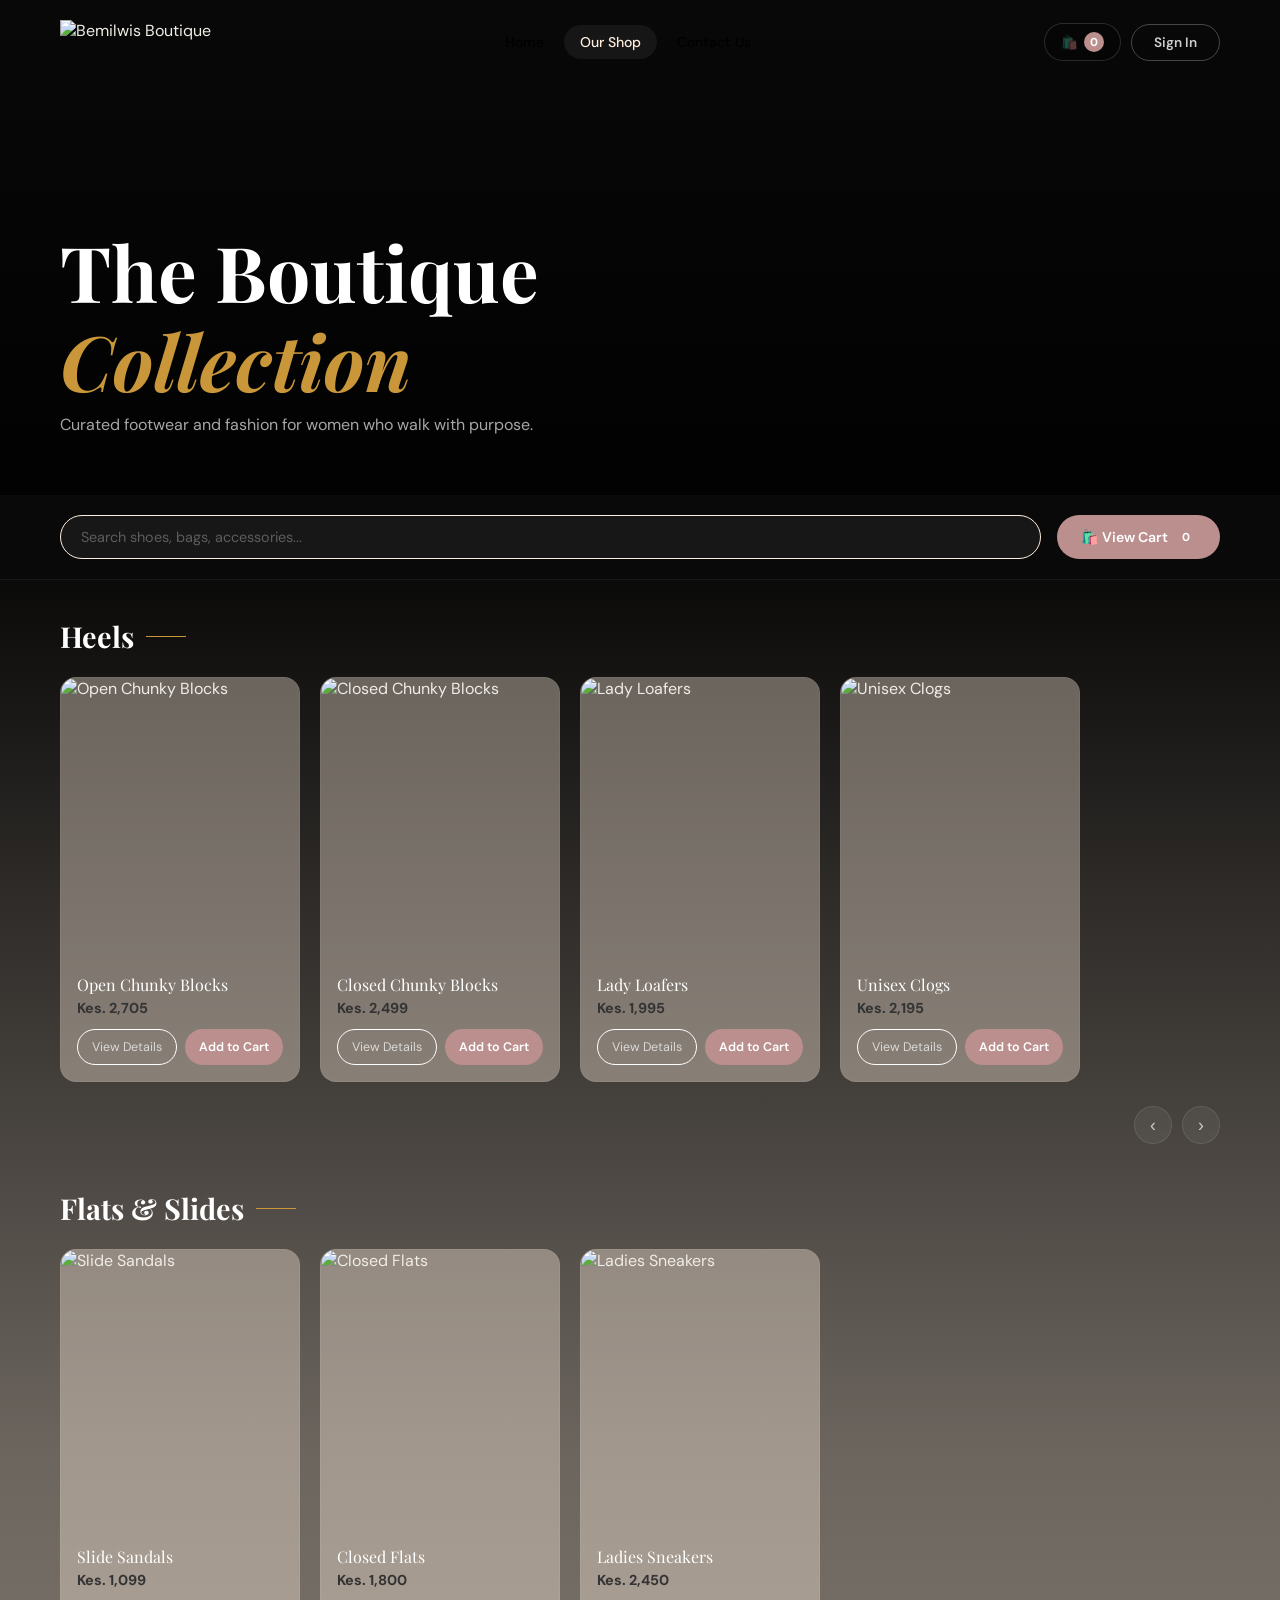
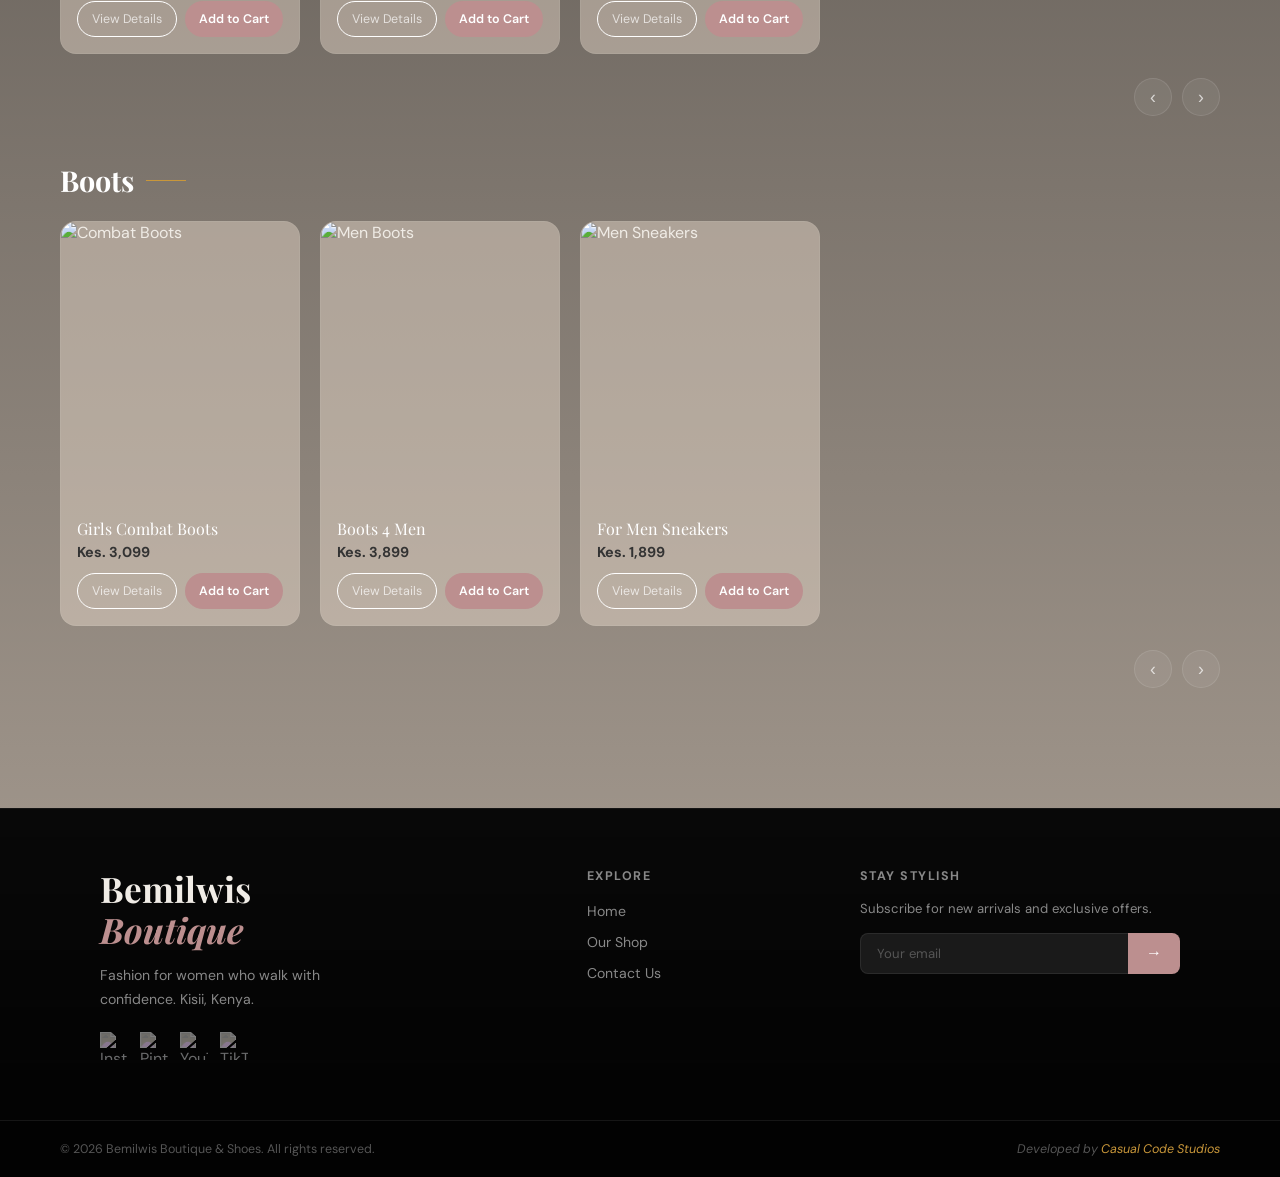
==== shop.html @ 382bd1ec "some changes" ====
<!DOCTYPE html>
<html lang="en">
<head>
  <meta charset="UTF-8">
  <meta name="viewport" content="width=device-width, initial-scale=1.0">
  <meta name="description" content="Shop the latest heels, flats, boots and accessories at Bemilwis Boutique. Quality footwear — delivered with style.">
  <link rel="stylesheet" href="bw-shared.css">
  <link rel="shortcut icon" href="fav.png" type="image/png">
  <title>Shop — Bemilwis Boutique</title>

</head>
<body>

<!-- Sidebar overlay -->
<div class="bw-sidebar-overlay" id="sidebarOverlay" onclick="closeSidebar()"></div>

<!-- Sidebar -->
<aside class="bw-sidebar" id="sidebar">
  <button class="bw-sidebar-close" onclick="closeSidebar()">✕</button>
  <nav class="bw-sidebar-nav">
    <a href="index.html" onclick="closeSidebar()">Home</a>
    <a href="shop.html" onclick="closeSidebar()">Our Shop</a>
    <a href="contact.html" onclick="closeSidebar()">Contact Us</a>
  </nav>
  <div class="bw-sidebar-footer">
    <button class="bw-btn-primary auth-trigger">Sign In</button>
  </div>
</aside>

<!-- HEADER -->
<header id="bwHeader">
  <div class="bw-header-inner">
    <a href="index.html" class="bw-logo"><img src="logo.png" alt="Bemilwis Boutique"></a>
    <nav class="bw-nav">
      <a href="index.html">Home</a>
      <a href="shop.html" class="active">Our Shop</a>
      <a href="contact.html">Contact Us</a>
    </nav>
    <div class="bw-header-actions">
      <button class="bw-cart-btn" onclick="setCartVisible(true)">🛍️ <span class="cart-count">0</span></button>
      <button class="bw-btn-outline auth-trigger">Sign In</button>
    </div>
    <button class="bw-hamburger" onclick="sidebarToggle()"><span></span><span></span><span></span></button>
  </div>
</header>

<!-- SHOP HERO -->
<section class="shop-hero">
  <div class="shop-hero-text">
    <h1>The Boutique<br><em style="color: var(--gold); font-style: italic;">Collection</em></h1>
    <p>Curated footwear and fashion for women who walk with purpose.</p>
  </div>
</section>

<!-- SHOP -->
<main class="bw-shop">
  <div class="bw-search-bar">
    <input type="text" id="bwSearch" placeholder="Search shoes, bags, accessories...">
    <button class="bw-cart-trigger" onclick="setCartVisible(true)">🛍️ View Cart <span class="cart-count">0</span></button>
  </div>

  <div class="bw-categories">

    <!-- HEELS -->
    <div class="bw-category-block reveal">
      <h2>Heels</h2>
      <div class="bw-products-row" id="heels-row">
        <div class="bw-product-card" data-name="Open Chunky Blocks">
          <div class="card-img"><img src="blockFront.png" alt="Open Chunky Blocks"></div>
          <div class="card-body">
            <p class="card-name">Open Chunky Blocks</p>
            <p class="card-price">Kes. 2,705</p>
            <div class="card-actions">
              <button class="card-view-btn" onclick="openShoeDashboard({id:'h1',name:'Open Chunky Blocks',price:2705,img:'blockFront.png',desc:'Bold chunky block heels. Perfect for office or evening events.',sizes:['36','37','38','39','40','41'],colors:[{hex:'#8B4513',name:'Brown'},{hex:'#000',name:'Black'},{hex:'#C0C0C0',name:'Silver'}]})">View Details</button>
              <button class="card-add-btn" onclick="event.stopPropagation();openShoeDashboard({id:'h1',name:'Open Chunky Blocks',price:2705,img:'blockFront.png',desc:'Bold chunky block heels.',sizes:['36','37','38','39','40','41'],colors:[{hex:'#8B4513',name:'Brown'},{hex:'#000',name:'Black'},{hex:'#C0C0C0',name:'Silver'}]})">Add to Cart</button>
            </div>
          </div>
        </div>
        <div class="bw-product-card" data-name="Closed Chunky Blocks">
          <div class="card-img"><img src="closedFront.png" alt="Closed Chunky Blocks"></div>
          <div class="card-body">
            <p class="card-name">Closed Chunky Blocks</p>
            <p class="card-price">Kes. 2,499</p>
            <div class="card-actions">
              <button class="card-view-btn" onclick="openShoeDashboard({id:'h2',name:'Closed Chunky Blocks',price:2499,img:'closedFront.png',desc:'Sleek closed-toe chunky block heels. Sophisticated and stable.',sizes:['36','37','38','39','40','41'],colors:[{hex:'#000',name:'Black'},{hex:'#8B4513',name:'Brown'},{hex:'#C0A020',name:'Gold'}]})">View Details</button>
              <button class="card-add-btn" onclick="openShoeDashboard({id:'h2',name:'Closed Chunky Blocks',price:2499,img:'closedFront.png',desc:'Sleek closed-toe chunky block heels.',sizes:['36','37','38','39','40','41'],colors:[{hex:'#000',name:'Black'},{hex:'#8B4513',name:'Brown'},{hex:'#C0A020',name:'Gold'}]})">Add to Cart</button>
            </div>
          </div>
        </div>
        <div class="bw-product-card" data-name="Lady Loafers">
          <div class="card-img"><img src="loaferFront.png" alt="Lady Loafers"></div>
          <div class="card-body">
            <p class="card-name">Lady Loafers</p>
            <p class="card-price">Kes. 1,995</p>
            <div class="card-actions">
              <button class="card-view-btn" onclick="openShoeDashboard({id:'h3',name:'Lady Loafers',price:1995,img:'loaferFront.png',desc:'Classic lady loafers. Timeless, comfortable and versatile.',sizes:['36','37','38','39','40'],colors:[{hex:'#000',name:'Black'},{hex:'#8B4513',name:'Brown'},{hex:'#C0C0C0',name:'Silver'}]})">View Details</button>
              <button class="card-add-btn" onclick="openShoeDashboard({id:'h3',name:'Lady Loafers',price:1995,img:'loaferFront.png',desc:'Classic lady loafers.',sizes:['36','37','38','39','40'],colors:[{hex:'#000',name:'Black'},{hex:'#8B4513',name:'Brown'},{hex:'#C0C0C0',name:'Silver'}]})">Add to Cart</button>
            </div>
          </div>
        </div>
        <div class="bw-product-card" data-name="Unisex Clogs">
          <div class="card-img"><img src="clogsFront.png" alt="Unisex Clogs"></div>
          <div class="card-body">
            <p class="card-name">Unisex Clogs</p>
            <p class="card-price">Kes. 2,195</p>
            <div class="card-actions">
              <button class="card-view-btn" onclick="openShoeDashboard({id:'h4',name:'Unisex Clogs',price:2195,img:'clogsFront.png',desc:'Comfortable and stylish unisex clogs. Suits every casual look.',sizes:['36','37','38','39','40','41','42','43'],colors:[{hex:'#f5f5dc',name:'Beige'},{hex:'#000',name:'Black'},{hex:'#8B4513',name:'Brown'}]})">View Details</button>
              <button class="card-add-btn" onclick="openShoeDashboard({id:'h4',name:'Unisex Clogs',price:2195,img:'clogsFront.png',desc:'Comfortable unisex clogs.',sizes:['36','37','38','39','40','41','42','43'],colors:[{hex:'#f5f5dc',name:'Beige'},{hex:'#000',name:'Black'},{hex:'#8B4513',name:'Brown'}]})">Add to Cart</button>
            </div>
          </div>
        </div>
      </div>
      <div class="bw-row-nav">
        <button class="bw-row-btn" onclick="bwScrollRow('heels-row',-1)">‹</button>
        <button class="bw-row-btn" onclick="bwScrollRow('heels-row',1)">›</button>
      </div>
    </div>

    <!-- FLATS & SLIDES -->
    <div class="bw-category-block reveal">
      <h2>Flats & Slides</h2>
      <div class="bw-products-row" id="flats-row">
        <div class="bw-product-card" data-name="Slide Sandals">
          <div class="card-img"><img src="openFlatsFront.png" alt="Slide Sandals"></div>
          <div class="card-body">
            <p class="card-name">Slide Sandals</p>
            <p class="card-price">Kes. 1,099</p>
            <div class="card-actions">
              <button class="card-view-btn" onclick="openShoeDashboard({id:'f1',name:'Slide Sandals',price:1099,img:'openFlatsFront.png',desc:'Lightweight and stylish slide sandals for everyday wear.',sizes:['36','37','38','39','40','41'],colors:[{hex:'#fff',name:'White'},{hex:'#000',name:'Black'},{hex:'#C0A020',name:'Gold'},{hex:'#ff69b4',name:'Pink'}]})">View Details</button>
              <button class="card-add-btn" onclick="openShoeDashboard({id:'f1',name:'Slide Sandals',price:1099,img:'openFlatsFront.png',desc:'Lightweight slide sandals.',sizes:['36','37','38','39','40','41'],colors:[{hex:'#fff',name:'White'},{hex:'#000',name:'Black'},{hex:'#C0A020',name:'Gold'},{hex:'#ff69b4',name:'Pink'}]})">Add to Cart</button>
            </div>
          </div>
        </div>
        <div class="bw-product-card" data-name="Closed Flats">
          <div class="card-img"><img src="closedFlatsFront.png" alt="Closed Flats"></div>
          <div class="card-body">
            <p class="card-name">Closed Flats</p>
            <p class="card-price">Kes. 1,800</p>
            <div class="card-actions">
              <button class="card-view-btn" onclick="openShoeDashboard({id:'f2',name:'Closed Flats',price:1800,img:'closedFlatsFront.png',desc:'Smart closed-toe flats. Office-ready and all-day comfortable.',sizes:['36','37','38','39','40','41'],colors:[{hex:'#000',name:'Black'},{hex:'#8B4513',name:'Brown'},{hex:'#f5f5dc',name:'Beige'}]})">View Details</button>
              <button class="card-add-btn" onclick="openShoeDashboard({id:'f2',name:'Closed Flats',price:1800,img:'closedFlatsFront.png',desc:'Smart closed-toe flats.',sizes:['36','37','38','39','40','41'],colors:[{hex:'#000',name:'Black'},{hex:'#8B4513',name:'Brown'},{hex:'#f5f5dc',name:'Beige'}]})">Add to Cart</button>
            </div>
          </div>
        </div>
        <div class="bw-product-card" data-name="Ladies Sneakers">
          <div class="card-img"><img src="ladySneakerFront.png" alt="Ladies Sneakers"></div>
          <div class="card-body">
            <p class="card-name">Ladies Sneakers</p>
            <p class="card-price">Kes. 2,450</p>
            <div class="card-actions">
              <button class="card-view-btn" onclick="openShoeDashboard({id:'f3',name:'Ladies Sneakers',price:2450,img:'ladySneakerFront.png',desc:'Trendy ladies sneakers. Sporty meets stylish.',sizes:['36','37','38','39','40','41'],colors:[{hex:'#fff',name:'White'},{hex:'#000',name:'Black'},{hex:'#ff69b4',name:'Pink'}]})">View Details</button>
              <button class="card-add-btn" onclick="openShoeDashboard({id:'f3',name:'Ladies Sneakers',price:2450,img:'ladySneakerFront.png',desc:'Trendy ladies sneakers.',sizes:['36','37','38','39','40','41'],colors:[{hex:'#fff',name:'White'},{hex:'#000',name:'Black'},{hex:'#ff69b4',name:'Pink'}]})">Add to Cart</button>
            </div>
          </div>
        </div>
      </div>
      <div class="bw-row-nav">
        <button class="bw-row-btn" onclick="bwScrollRow('flats-row',-1)">‹</button>
        <button class="bw-row-btn" onclick="bwScrollRow('flats-row',1)">›</button>
      </div>
    </div>

    <!-- BOOTS -->
    <div class="bw-category-block reveal">
      <h2>Boots</h2>
      <div class="bw-products-row" id="boots-row">
        <div class="bw-product-card" data-name="Girls Combat Boots">
          <div class="card-img"><img src="bootsFront.png" alt="Combat Boots"></div>
          <div class="card-body">
            <p class="card-name">Girls Combat Boots</p>
            <p class="card-price">Kes. 3,099</p>
            <div class="card-actions">
              <button class="card-view-btn" onclick="openShoeDashboard({id:'b1',name:'Girls Combat Boots',price:3099,img:'bootsFront.png',desc:'Edgy and durable combat boots. Built to last and designed to impress.',sizes:['36','37','38','39','40','41'],colors:[{hex:'#000',name:'Black'},{hex:'#8B4513',name:'Brown'},{hex:'#556b2f',name:'Olive'}]})">View Details</button>
              <button class="card-add-btn" onclick="openShoeDashboard({id:'b1',name:'Girls Combat Boots',price:3099,img:'bootsFront.png',desc:'Edgy combat boots.',sizes:['36','37','38','39','40','41'],colors:[{hex:'#000',name:'Black'},{hex:'#8B4513',name:'Brown'},{hex:'#556b2f',name:'Olive'}]})">Add to Cart</button>
            </div>
          </div>
        </div>
        <div class="bw-product-card" data-name="Boots 4 Men">
          <div class="card-img"><img src="menFront.png" alt="Men Boots"></div>
          <div class="card-body">
            <p class="card-name">Boots 4 Men</p>
            <p class="card-price">Kes. 3,899</p>
            <div class="card-actions">
              <button class="card-view-btn" onclick="openShoeDashboard({id:'b2',name:'Boots 4 Men',price:3899,img:'menFront.png',desc:'Premium men\'s boots. Rugged, stylish and built for every terrain.',sizes:['40','41','42','43','44','45'],colors:[{hex:'#000',name:'Black'},{hex:'#8B4513',name:'Brown'},{hex:'#556b2f',name:'Olive'}]})">View Details</button>
              <button class="card-add-btn" onclick="openShoeDashboard({id:'b2',name:'Boots 4 Men',price:3899,img:'menFront.png',desc:'Premium men boots.',sizes:['40','41','42','43','44','45'],colors:[{hex:'#000',name:'Black'},{hex:'#8B4513',name:'Brown'},{hex:'#556b2f',name:'Olive'}]})">Add to Cart</button>
            </div>
          </div>
        </div>
        <div class="bw-product-card" data-name="For Men Sneakers">
          <div class="card-img"><img src="forMenFront.png" alt="Men Sneakers"></div>
          <div class="card-body">
            <p class="card-name">For Men Sneakers</p>
            <p class="card-price">Kes. 1,899</p>
            <div class="card-actions">
              <button class="card-view-btn" onclick="openShoeDashboard({id:'b3',name:'For Men Sneakers',price:1899,img:'forMenFront.png',desc:'Fresh men\'s sneakers. Comfortable, clean, and casual-cool.',sizes:['40','41','42','43','44','45'],colors:[{hex:'#fff',name:'White'},{hex:'#000',name:'Black'},{hex:'#808080',name:'Grey'}]})">View Details</button>
              <button class="card-add-btn" onclick="openShoeDashboard({id:'b3',name:'For Men Sneakers',price:1899,img:'forMenFront.png',desc:'Fresh men sneakers.',sizes:['40','41','42','43','44','45'],colors:[{hex:'#fff',name:'White'},{hex:'#000',name:'Black'},{hex:'#808080',name:'Grey'}]})">Add to Cart</button>
            </div>
          </div>
        </div>
      </div>
      <div class="bw-row-nav">
        <button class="bw-row-btn" onclick="bwScrollRow('boots-row',-1)">‹</button>
        <button class="bw-row-btn" onclick="bwScrollRow('boots-row',1)">›</button>
      </div>
    </div>

  </div><!-- /bw-categories -->
</main>

<!-- CART PANEL -->
<div class="bw-cart-overlay" id="bwCart">
  <div class="bw-cart-panel">
    <div class="bw-cart-header">
      <h3>Your Bag 🛍️</h3>
      <button onclick="setCartVisible(false)">✕</button>
    </div>
    <div class="bw-cart-body" id="bwCartItems"></div>
    <div class="bw-cart-footer">
      <div class="bw-cart-total">
        <span>Total</span>
        <strong id="bwCartTotal">Kes. 0</strong>
      </div>
      <button class="bw-whatsapp-btn" onclick="checkoutWhatsApp()">
        <svg viewBox="0 0 24 24" width="20" fill="currentColor"><path d="M17.472 14.382c-.297-.149-1.758-.867-2.03-.967-.273-.099-.471-.148-.67.15-.197.297-.767.966-.94 1.164-.173.199-.347.223-.644.075-.297-.15-1.255-.463-2.39-1.475-.883-.788-1.48-1.761-1.653-2.059-.173-.297-.018-.458.13-.606.134-.133.298-.347.446-.52.149-.174.198-.298.298-.497.099-.198.05-.371-.025-.52-.075-.149-.669-1.612-.916-2.207-.242-.579-.487-.5-.669-.51-.173-.008-.371-.01-.57-.01-.198 0-.52.074-.792.372-.272.297-1.04 1.016-1.04 2.479 0 1.462 1.065 2.875 1.213 3.074.149.198 2.096 3.2 5.077 4.487.709.306 1.262.489 1.694.625.712.227 1.36.195 1.871.118.571-.085 1.758-.719 2.006-1.413.248-.694.248-1.289.173-1.413-.074-.124-.272-.198-.57-.347z"/><path d="M12 0C5.373 0 0 5.373 0 12c0 2.057.522 4 1.453 5.699L.04 23.156a1 1 0 001.22 1.22l5.457-1.413A11.94 11.94 0 0012 24c6.627 0 12-5.373 12-12S18.627 0 12 0zm0 22c-1.93 0-3.74-.511-5.302-1.402l-.38-.224-3.941 1.02 1.02-3.941-.224-.38A9.94 9.94 0 012 12C2 6.477 6.477 2 12 2s10 4.477 10 10-4.477 10-10 10z"/></svg>
        Order via WhatsApp
      </button>
    </div>
  </div>
</div>

<!-- SHOE DASHBOARD MODAL -->
<div class="sd-overlay" id="shoeDashboard">
  <div class="sd-panel">
    <button class="sd-close" onclick="document.getElementById('shoeDashboard').classList.remove('open')">✕</button>
    <div class="sd-image-col">
      <img id="sd-img" src="" alt="Product">
    </div>
    <div class="sd-info-col">
      <span class="sd-tag">Bemilwis Boutique</span>
      <h2 class="sd-name" id="sd-name"></h2>
      <p class="sd-price" id="sd-price"></p>
      <p class="sd-desc" id="sd-desc"></p>

      <div class="sd-section" id="sd-colors-section">
        <label class="sd-label">Select Colour</label>
        <div class="sd-colors" id="sd-colors"></div>
      </div>

      <div class="sd-section" id="sd-sizes-section">
        <label class="sd-label">Select Size (EU)</label>
        <div class="sd-sizes" id="sd-sizes"></div>
      </div>

      <div class="sd-section">
        <label class="sd-label">Quantity</label>
        <div class="sd-qty-row">
          <button onclick="document.getElementById('sd-qty').value=Math.max(1,+document.getElementById('sd-qty').value-1)">−</button>
          <input type="number" id="sd-qty" value="1" min="1">
          <button onclick="document.getElementById('sd-qty').value=+document.getElementById('sd-qty').value+1">+</button>
        </div>
      </div>

      <button class="sd-add-btn" id="sd-add">Add to Bag 🛍️</button>
    </div>
  </div>
</div>

<!-- AUTH MODAL -->
<div class="bw-auth-overlay" id="bwAuthModal">
  <div class="bw-auth-modal">
    <div class="bw-auth-header">
      <h2>Bemilwis Boutique</h2>
      <div class="bw-auth-tabs">
        <button class="auth-tab-btn active" data-tab="login" onclick="switchAuthTab('login')">Sign In</button>
        <button class="auth-tab-btn" data-tab="register" onclick="switchAuthTab('register')">Register</button>
      </div>
      <button class="bw-auth-close" onclick="closeAuthModal()">✕</button>
    </div>
    <div class="auth-tab-panel active" data-tab="login">
      <form class="bw-auth-form" id="bwLoginForm">
        <div class="bw-auth-field"><label>Email</label><input name="email" type="email" placeholder="your@email.com" required></div>
        <div class="bw-auth-field"><label>Password</label><input name="password" type="password" placeholder="Your password" required></div>
        <button type="submit" class="bw-auth-submit">Sign In</button>
        <p class="bw-auth-switch">No account? <span onclick="switchAuthTab('register')">Register here</span></p>
      </form>
    </div>
    <div class="auth-tab-panel" data-tab="register">
      <form class="bw-auth-form" id="bwRegisterForm">
        <div class="bw-auth-field"><label>Full Name</label><input name="name" type="text" placeholder="Your name" required></div>
        <div class="bw-auth-field"><label>Email</label><input name="email" type="email" placeholder="your@email.com" required></div>
        <div class="bw-auth-field"><label>Password</label><input name="password" type="password" placeholder="Choose a password" required></div>
        <button type="submit" class="bw-auth-submit">Create Account</button>
        <p class="bw-auth-switch">Have an account? <span onclick="switchAuthTab('login')">Sign in</span></p>
      </form>
    </div>
  </div>
</div>

<!-- CUSTOMER DASHBOARD -->
<div class="bw-dash-overlay" id="bwDashboard">
  <div class="bw-dash-panel">
    <button class="bw-dash-close" onclick="closeDashboard()">✕</button>
    <div class="bw-dash-header">
      <div class="bw-dash-avatar">👤</div>
      <h2 id="bw-dash-name"></h2>
      <p id="bw-dash-email"></p>
    </div>
    <div class="bw-dash-body">
      <div class="bw-dash-section">
        <h4>Account Details</h4>
        <div class="bw-dash-row"><span>Member Since</span><span id="bw-dash-joined"></span></div>
      </div>
      <div class="bw-dash-section">
        <h4>My Orders</h4>
        <div id="bw-dash-orders"></div>
      </div>
      <button class="bw-dash-logout" onclick="Auth.logout(); closeDashboard(); showToast('Signed out.','info');">Sign Out</button>
    </div>
  </div>
</div>

<!-- FOOTER -->
<footer class="bw-footer">
  <div class="bw-footer-inner">
    <div class="bw-footer-brand">
      <h2>Bemilwis<br><em>Boutique</em></h2>
      <p>Fashion for women who walk with confidence. Kisii, Kenya.</p>
      <div class="bw-socials">
        <a href="#"><img src="instagram.png" alt="Instagram"></a>
        <a href="#"><img src="pinterest.png" alt="Pinterest"></a>
        <a href="#"><img src="youtube.png" alt="YouTube"></a>
        <a href="#"><img src="video.png" alt="TikTok"></a>
      </div>
    </div>
    <div class="bw-footer-links">
      <h4>Explore</h4>
      <ul>
        <li><a href="index.html">Home</a></li>
        <li><a href="shop.html">Our Shop</a></li>
        <li><a href="contact.html">Contact Us</a></li>
      </ul>
    </div>
    <div class="bw-newsletter">
      <h4>Stay Stylish</h4>
      <p>Subscribe for new arrivals and exclusive offers.</p>
      <form class="bw-newsletter-form" onsubmit="event.preventDefault();showToast('Subscribed!','success')">
        <input type="email" placeholder="Your email" required>
        <button type="submit">→</button>
      </form>
    </div>
  </div>
  <div class="bw-footer-bottom">
    <span>© 2026 Bemilwis Boutique & Shoes. All rights reserved.</span>
    <span><em>Developed by <a href="https://casualcodestudios.vercel.app" style="color:var(--gold)">Casual Code Studios</a></em></span>
  </div>
</footer>

<a href="#" class="bw-scroll-top" id="scrollToTop">↑</a>

<script src="bw-app.js"></script>
<script>
  function bwScrollRow(id, dir) {
    const el = document.getElementById(id);
    if (el) el.scrollBy({ left: dir * 280, behavior: 'smooth' });
  }

  // Search
  document.getElementById('bwSearch')?.addEventListener('input', e => {
    const q = e.target.value.toLowerCase();
    document.querySelectorAll('.bw-product-card').forEach(c => {
      c.style.display = (c.dataset.name || '').toLowerCase().includes(q) ? '' : 'none';
    });
  });
</script>
</body>
</html>
---- bw-shared.css ----
/* =============================================
   BEMILWIS BOUTIQUE — Global Stylesheet v2
   ============================================= */

@import url('https://fonts.googleapis.com/css2?family=Playfair+Display:ital,wght@0,400;0,600;0,700;1,400;1,600&family=DM+Sans:wght@300;400;500;600&display=swap');

/* ─── TOKENS ─── */
:root {
  --bg: #0a0a0a;
  --surface: #111;
  --surface2: #1a1a1a;
  --border: rgba(255,255,255,0.08);
  --rose: rosybrown;
  --rose-dark: #9c4d64;
  --rose-light: rgba(192,99,122,0.15);
  --gold: #c9973a;
  --gold-light: #f0deb8;
  --cream: #fdfbf5;
  --text: #f0ece6;
  --text-muted: #888;
  --text-dim: #555;
  --white: #ffffff;
  --font-display: 'Playfair Display', Georgia, serif;
  --font-body: 'DM Sans', 'Helvetica Neue', sans-serif;
  --radius: 16px;
  --radius-sm: 8px;
  --transition: 0.32s cubic-bezier(.4,0,.2,1);
  --shadow: 0 16px 60px rgba(0,0,0,0.5);
}

/* ─── RESET ─── */
*, *::before, *::after { 
  margin: 0; 
  padding: 0; 
  box-sizing: border-box; 
}
html { 
  scroll-behavior: smooth; 
}
body { 
  font-family: var(--font-body); 
  color: var(--text); 
  background: var(--bg); 
  overflow-x: hidden; 
}
body.no-scroll { 
  overflow: hidden; 
}
body.cart-open { 
  overflow: hidden; 
}
img { 
  display: block; 
  max-width: 100%; 
}
a { 
  text-decoration: none; 
  color: inherit; 
}
h1,h2,h3,h4,h5 { 
  font-family: var(--font-display); 
  line-height: 1.15; 
}

/* ─── SCROLL TO TOP ─── */
.bw-scroll-top {
  position: fixed; 
  bottom: 28px; 
  right: 24px; 
  z-index: 800;
  width: 42px; 
  height: 42px; 
  border-radius: 50%;
  background: var(--rose); 
  color: #fff; 
  font-size: 1.1rem;
  display: flex; 
  align-items: center; 
  justify-content: center;
  opacity: 0; 
  pointer-events: none; 
  transform: translateY(16px);
  transition: var(--transition); 
  box-shadow: 0 4px 20px rgba(192,99,122,0.4);
}
.bw-scroll-top.visible { 
  opacity: 1; 
  pointer-events: auto; 
  transform: translateY(0); 
}

/* ─── SIDEBAR ─── */
.bw-sidebar-overlay {
  display: none; 
  position: fixed; 
  inset: 0; 
  z-index: 650;
  background: rgba(0,0,0,0.7); 
  backdrop-filter: blur(4px);
}
.bw-sidebar-overlay.active { 
  display: block; 
}

.bw-sidebar {
  position: fixed; 
  top: 0; 
  right: 0; 
  bottom: 0;
  width: min(300px, 82vw); 
  background: #fed;
  z-index: 700; 
  transform: translateX(110%);
  transition: transform 0.4s cubic-bezier(.4,0,.2,1);
  display: flex; 
  flex-direction: column;
  padding: 80px 32px 40px;
  border-left: 1px solid var(--border);
}
.bw-sidebar.active { 
  transform: translateX(0); 
}
.bw-sidebar-close {

  position: absolute; 
  top: 20px; 
  right: 20px;
  background: none; 
  border: none; 
  color: var(--text-muted);
  font-size: 1.3rem; 
  cursor: pointer;
}
.bw-sidebar-nav { 
  display: flex; 
  flex-direction: column; 
  gap: 4px; 
  flex: 1; 
}
.bw-sidebar-nav a {
  font-family: var(--font-display); 
  font-size: 1.8rem; 
  font-weight: 400;
  color: #111; 
  padding: 12px 0; 
  border-bottom: 1px solid rgba(77, 75, 73, 0.425);
  transition: var(--transition);
}
.bw-sidebar-nav a:hover { 
  color: var(--rose); 
  padding-left: 8px; 
}
.bw-sidebar-footer { 
  margin-top: 24px; 
}

/* ─── HEADER ─── */
#bwHeader {

  position: fixed; 
  top: 0; 
  left: 0; 
  right: 0; 
  z-index: 600;
  transition: var(--transition);
}
.bw-header-inner {
  display: flex; 
  align-items: center; 
  justify-content: space-between;
  padding: 20px 60px;
  background: transparent; 
  transition: var(--transition);
}
#bwHeader.scrolled .bw-header-inner {
  background: rgba(255, 238, 221, 0.5);
  backdrop-filter: blur(20px);
  border-bottom: 1px solid var(--border);
  padding: 14px 60px;
}
.bw-logo img { 
  height: 44px; 
}
.bw-nav { 
  display: flex; 
  gap: 4px; 
}
.bw-nav a {
  font-family: var(--font-body); 
  font-size: 0.88rem; 
  font-weight: 500;
  color: #000; 
  padding: 8px 16px; 
  border-radius: 50px;
  transition: var(--transition);
}
.bw-nav a:hover, .bw-nav a.active { 
  color: #fed; 
  background: rgba(39, 38, 38, 0.514); 
}
.bw-header-actions { 
  display: flex; 
  align-items: center; 
  gap: 10px; 
}

.bw-cart-btn {
  display: flex; 
  align-items: center; 
  gap: 6px;
  background: rgba(0, 0, 0, 0.24); 
  border: 1.5px solid rgba(255,255,255,0.15);
  color: rgba(187, 186, 186, 0.329); 
  border-radius: 50px; 
  padding: 8px 16px;
  font-family: var(--font-body); 
  font-size: 0.85rem; 
  font-weight: 500;
  cursor: pointer; 
  transition: var(--transition);
}
.bw-cart-btn:hover { 
  background: var(--rose); 
  border-color: var(--rose); 
  color: #fff; 
}
.cart-count {
  background: var(--rose); 
  color: #fff; 
  font-size: 0.72rem; 
  font-weight: 700;
  min-width: 20px; 
  height: 20px; 
  border-radius: 50%;
  display: inline-flex; 
  align-items: center; 
  justify-content: center;
}

.bw-btn-primary {
  background: var(--rose); 
  color: #fff; 
  border: none;
  padding: 10px 22px; 
  border-radius: 50px; 
  font-family: var(--font-body);
  font-weight: 600; 
  font-size: 0.85rem; 
  cursor: pointer; 
  transition: var(--transition);
}
.bw-btn-primary:hover { 
  background: var(--rose-dark); }

.bw-btn-outline {
  background: transparent; 
  color: rgba(255,255,255,0.8);
  border: 1.5px solid rgba(255,255,255,0.25); 
  padding: 9px 22px;
  border-radius: 50px; 
  font-family: var(--font-body); 
  font-weight: 600;
  font-size: 0.85rem; 
  cursor: pointer; 
  transition: var(--transition);
}
.bw-btn-outline:hover { 
  border-color: var(--rose); 
  color: var(--rose); 
}

.bw-hamburger {
  display: none; 
  flex-direction: column; 
  gap: 5px;
  background: none; 
  border: none; 
  cursor: pointer; 
  padding: 6px;
}
.bw-hamburger span { 
  display: block; 
  height: 2px; 
  background: #000; 
  border-radius: 2px; 
  transition: var(--transition); }
.bw-hamburger span:nth-child(1) { 
  width: 24px; 
}
.bw-hamburger span:nth-child(2) { 
  width: 18px; 
}
.bw-hamburger span:nth-child(3) { 
  width: 12px; 
}

/* ─── CART PANEL ─── */
.bw-cart-overlay {
  position: fixed; 
  inset: 0; 
  z-index: 800;
  pointer-events: none; 
  opacity: 0; 
  transition: opacity var(--transition);
}
.bw-cart-overlay.open { 
  pointer-events: auto; 
  opacity: 1; }
.bw-cart-overlay::before {
  content: ''; 
  position: absolute; 
  inset: 0;
  background: rgba(0,0,0,0.6); 
  backdrop-filter: blur(4px);
  opacity: 0; 
  transition: var(--transition);
}
.bw-cart-overlay.open::before { 
  opacity: 1; 
}

.bw-cart-panel {
  position: absolute; 
  top: 0; 
  right: 0; 
  bottom: 0;
  width: min(400px, 100vw);
  background: #111; 
  border-left: 1px solid var(--border);
  display: flex; 
  flex-direction: column;
  transform: translateX(100%); 
  transition: transform 0.4s cubic-bezier(.4,0,.2,1);
  box-shadow: -20px 0 60px rgba(0,0,0,0.5);
}
.bw-cart-overlay.open .bw-cart-panel { 
  transform: translateX(0); 
}

.bw-cart-header {
  display: flex; 
  align-items: center; 
  justify-content: space-between;
  padding: 20px 24px; 
  border-bottom: 1px solid var(--border);
}
.bw-cart-header h3 { 
  font-family: var(--font-display); 
  font-size: 1.2rem; 
  color: var(--text); }
.bw-cart-header button { 
  background: none; 
  border: none; 
  color: var(--text-muted); 
  font-size: 1.3rem; 
  cursor: pointer; 
}

.bw-cart-body { 
  flex: 1; 
  overflow-y: auto; 
  padding: 16px; 
  display: flex; 
  flex-direction: column; 
  gap: 12px; 
}
.bw-cart-empty { 
  text-align: center; 
  color: var(--text-muted); 
  padding: 40px 0; 
  font-size: 0.9rem; 
}

.bw-cart-item {
  display: flex; 
  align-items: flex-start; 
  gap: 12px;
  background: var(--surface2); 
  border: 1px solid var(--border);
  border-radius: var(--radius-sm); 
  padding: 12px;
}
.bw-cart-item img { 
  width: 64px; 
  height: 64px; 
  object-fit: cover; 
  border-radius: var(--radius-sm); 
  flex-shrink: 0; 
  background: #1e1e1e; 
}
.bw-cart-details { 
  flex: 1; 
}
.bw-cart-name { 
  font-weight: 600; 
  font-size: 0.85rem; 
  color: var(--text); 
  margin-bottom: 3px; }
.bw-cart-meta { 
  font-size: 0.75rem; 
  color: var(--text-muted); 
  margin-bottom: 2px; }
.bw-cart-price { 
  color: var(--gold); 
  font-weight: 700; 
  font-size: 0.82rem; 
  margin-top: 4px; }
.bw-qty-ctrl { 
  display: flex; 
  align-items: center; 
  gap: 8px; 
  margin-top: 8px; }
.bw-qty-ctrl button {
  width: 26px; 
  height: 26px; 
  border-radius: 50%; 
  border: 1.5px solid var(--rose);
  background: transparent; 
  color: var(--rose); 
  font-size: 1rem;
  cursor: pointer; 
  transition: var(--transition);
}
.bw-qty-ctrl button:hover { 
  background: var(--rose); 
  color: #fff; 
}
.bw-qty-ctrl span { 
  font-size: 0.85rem; 
  font-weight: 600; 
  min-width: 20px; 
  text-align: center; 
}
.bw-remove { 
  background: none; 
  border: none; 
  color: var(--text-dim); 
  cursor: pointer; 
  align-self: flex-start; font-size: 1rem; 
  transition: var(--transition); 
}
.bw-remove:hover { 
  color: #e53935; 
}

.bw-cart-footer { 
  padding: 16px; 
  border-top: 1px solid var(--border); 
  display: flex; 
  flex-direction: column; 
  gap: 12px; 
}
.bw-cart-total { 
  display: flex; 
  justify-content: space-between; 
  align-items: center; 
}
.bw-cart-total span { 
  font-size: 0.82rem; 
  color: var(--text-muted); 
}
.bw-cart-total strong { 
  font-family: var(--font-display); 
  font-size: 1.2rem; 
  color: var(--gold); 
}
.bw-whatsapp-btn {
  display: flex; 
  align-items: center; 
  justify-content: center; 
  gap: 10px;
  background: #25D366; 
  color: #fff; 
  border: none; 
  padding: 15px;
  border-radius: 50px; 
  font-family: var(--font-body); 
  font-weight: 700;
  font-size: 0.9rem; 
  cursor: pointer; 
  transition: var(--transition);
}
.bw-whatsapp-btn:hover { 
  background: #128C7E; 
  transform: translateY(-2px); 
}

/* ─── SHOE DASHBOARD ─── */
.sd-overlay {
  display: none; 
  position: fixed; 
  inset: 0; 
  z-index: 850;
  background: rgba(0,0,0,0.8); 
  backdrop-filter: blur(8px);
  align-items: center; 
  justify-content: center; 
  padding: 20px;
}
.sd-overlay.open { 
  display: flex; 
}

.sd-panel {
  background: #111; 
  border: 1px solid var(--border);
  border-radius: 24px; 
  width: 100%; 
  max-width: 800px; 
  max-height: 90vh;
  display: grid; 
  grid-template-columns: 1fr 1.1fr;
  overflow: hidden; 
  position: relative;
  box-shadow: 0 40px 100px rgba(0,0,0,0.7);
  animation: sdIn 0.35s ease;
}
@keyframes sdIn { 
  from { 
    transform: scale(0.94) translateY(20px); 
    opacity: 0; 
  } 
  to { 
    transform: none; 
    opacity: 1; 
  } 
}

.sd-close {
  position: absolute; 
  top: 16px; 
  right: 16px; 
  z-index: 10;
  background: rgba(255,255,255,0.08); 
  border: 1px solid var(--border);
  width: 34px; 
  height: 34px; 
  border-radius: 50%; 
  color: var(--text-muted);
  font-size: 1rem; 
  cursor: pointer; 
  transition: var(--transition);
  display: flex; 
  align-items: center; 
  justify-content: center;
}
.sd-close:hover { 
  background: var(--rose); 
  color: #fff; 
  border-color: var(--rose); 
}

.sd-image-col { 
  overflow: hidden; 
  background: #1a1a1a; 
}
.sd-image-col img { 
  width: 100%; 
  height: 100%; 
  object-fit: cover; 
}

.sd-info-col { 
  padding: 40px 36px; 
  overflow-y: auto; 
  display: flex; 
  flex-direction: column; 
  gap: 18px; 
}
.sd-tag { 
  font-size: 0.7rem; 
  letter-spacing: 0.18em; 
  text-transform: uppercase; 
  color: var(--rose); 
  font-weight: 600; 
}
.sd-name { 
  font-family: var(--font-display); 
  font-size: 1.8rem; 
  color: var(--text); 
}
.sd-price { 
  font-family: var(--font-display); 
  font-size: 1.5rem; 
  color: var(--gold); 
  font-weight: 700; 
}
.sd-desc { 
  font-size: 0.85rem; 
  color: var(--text-muted); 
  line-height: 1.75; }
.sd-label { 
  display: block; 
  font-size: 0.72rem; 
  font-weight: 600; 
  letter-spacing: 0.1em; 
  text-transform: uppercase; 
  color: var(--text-muted); 
  margin-bottom: 10px; 
}

/* ==== MUST LOOK INTO ==== */
.sd-section { }

/* ==== MUST LOOK INTO ==== */

.sd-colors { 
  display: flex; 
  gap: 10px; 
  flex-wrap: wrap; 
}
.color-swatch {
  width: 32px; 
  height: 32px; 
  border-radius: 50%; 
  border: 2px solid transparent;
  cursor: pointer; 
  transition: var(--transition); 
  outline: none;
}
.color-swatch.selected { 
  border-color: #fff; 
  box-shadow: 0 0 0 3px rgba(192,99,122,0.5); 
}
.color-swatch:hover { 
  transform: scale(1.15); 
}

.sd-sizes { 
  display: flex; 
  gap: 8px; 
  flex-wrap: wrap; 
}
.size-btn {
  padding: 8px 14px; 
  border-radius: var(--radius-sm);
  border: 1.5px solid var(--border); 
  background: transparent;
  color: var(--text-muted); 
  font-family: var(--font-body);
  font-size: 0.82rem; 
  font-weight: 600; 
  cursor: pointer; 
  transition: var(--transition);
}
.size-btn:hover { 
  border-color: rgba(255,255,255,0.3); 
  color: #fff; 
}
.size-btn.selected { 
  border-color: var(--rose); 
  color: var(--rose); 
  background: var(--rose-light); 
}

.sd-qty-row {
  display: flex; 
  align-items: center; 
  gap: 12px;
}
.sd-qty-row button {
  width: 36px; 
  height: 36px; 
  border-radius: 50%; 
  border: 1.5px solid var(--border);
  background: transparent; 
  color: var(--text); 
  font-size: 1.2rem;
  cursor: pointer; 
  transition: var(--transition);
}
.sd-qty-row button:hover { 
  border-color: var(--rose); 
  color: var(--rose); 
}
.sd-qty-row input {
  width: 60px; 
  text-align: center; 
  padding: 8px; 
  border-radius: var(--radius-sm);
  border: 1.5px solid var(--border); 
  background: var(--surface2); 
  color: var(--text);
  font-family: var(--font-body); 
  font-weight: 700; 
  font-size: 1rem; 
  outline: none;
}
.sd-add-btn {
  background: var(--rose); 
  color: #fff; 
  border: none; 
  padding: 16px;
  border-radius: 50px; 
  font-family: var(--font-body); 
  font-weight: 700;
  font-size: 1rem; 
  cursor: pointer; 
  transition: var(--transition); 
  margin-top: auto;
}
.sd-add-btn:hover { 
  background: var(--rose-dark); 
  transform: translateY(-2px); 
}

/* ─── AUTH MODAL ─── */
.bw-auth-overlay {
  display: none; 
  position: fixed; 
  inset: 0; 
  z-index: 900;
  background: rgba(255, 238, 221, 0.336); 
  backdrop-filter: blur(8px);
  align-items: center; 
  justify-content: center; 
  padding: 20px;
}
.bw-auth-overlay.open { 
  display: flex; 
}

.bw-auth-modal {
  background: rgb(224, 224, 224); 
  border: 1px solid var(--border);
  border-radius: 20px; 
  width: 100%; 
  max-width: 440px;
  box-shadow: var(--shadow); 
  animation: sdIn 0.35s ease; 
  overflow: hidden;
}
.bw-auth-header { 
  background: #1a1a1a; 
  padding: 28px 32px 20px; 
  border-bottom: 1px solid var(--border); 
  position: relative; 
}
.bw-auth-header h2 { 
  font-family: var(--font-display); 
  font-size: 1.4rem; 
  color: var(--rose); 
  margin-bottom: 16px; }
.bw-auth-tabs { 
  display: flex; 
  gap: 4px; }
.auth-tab-btn {
  flex: 1; 
  padding: 8px; 
  background: rgba(255,255,255,0.05);
  border: 1px solid var(--border); 
  border-radius: 8px;
  color: var(--text-muted); 
  font-family: var(--font-body); 
  font-size: 0.85rem;
  font-weight: 600; 
  cursor: pointer; 
  transition: var(--transition);
}
.auth-tab-btn.active { 
  background: var(--rose); 
  border-color: var(--rose); 
  color: #fff; }
.bw-auth-close {
  position: absolute; 
  top: 14px; 
  right: 16px;
  background: none; 
  border: none; 
  color: var(--text-muted); 
  font-size: 1.2rem; 
  cursor: pointer;
}
.auth-tab-panel { 
  display: none; 
  padding: 28px 32px; 
}
.auth-tab-panel.active { 
  display: block; 
}
.bw-auth-form { 
  display: flex; 
  flex-direction: column; 
  gap: 14px; }
.bw-auth-field { 
  display: flex; 
  flex-direction: column; 
  gap: 5px; }
.bw-auth-field label { 
  font-size: 0.72rem; 
  text-transform: uppercase; 
  letter-spacing: 0.08em; 
  font-weight: 600; 
  color: #000; 
}
.bw-auth-field input {
  padding: 12px 14px; 
  border-radius: var(--radius-sm); 
  border: 2px solid var(--border);
  background: rgba(90, 90, 89, 0.466); 
  color: var(--text); 
  font-family: var(--font-body);
  font-size: 0.9rem; 
  outline: none; 
  transition: var(--transition);
}
.bw-auth-field input:focus { 
  border-color: var(--rose); 
}
.bw-auth-submit {
  background: var(--rose); 
  color: #fff; 
  border: none; 
  padding: 14px;
  border-radius: 50px; 
  font-family: var(--font-body); 
  font-weight: 700; 
  font-size: 0.95rem;
  cursor: pointer; 
  transition: var(--transition); 
  margin-top: 4px;
}
.bw-auth-submit:hover { 
  background: var(--rose-dark); 
}
.bw-auth-switch { 
  font-size: 0.82rem; 
  color: var(--text-muted); 
  text-align: center; 
  margin-top: 4px; 
}
.bw-auth-switch span { 
  color: var(--rose); 
  cursor: pointer; 
  font-weight: 600; 
}

/* ─── DASHBOARD ─── */
.bw-dash-overlay {
  display: none; 
  position: fixed; 
  inset: 0; 
  z-index: 900;
  background: rgba(0,0,0,0.75); 
  backdrop-filter: blur(8px);
  align-items: flex-start; 
  justify-content: flex-end; 
  padding: 20px;
}
.bw-dash-overlay.open { 
  display: flex; 
}

.bw-dash-panel {
  background: #111; 
  border: 1px solid var(--border);
  border-radius: 20px; 
  width: 100%; 
  max-width: 420px; 
  max-height: 90vh;
  overflow-y: auto; 
  box-shadow: var(--shadow); 
  animation: sdIn 0.35s ease;
  position: relative;
}
.bw-dash-close {
  position: absolute; 
  top: 14px; 
  right: 16px;
  background: rgba(255,255,255,0.06); 
  border: 1px solid var(--border);
  width: 30px; 
  height: 30px; 
  border-radius: 50%; 
  color: var(--text-muted);
  font-size: 1rem; 
  cursor: pointer; 
  display: flex; 
  align-items: center; 
  justify-content: center;
}
.bw-dash-header {
  background: linear-gradient(135deg, var(--rose-dark), var(--rose));
  padding: 36px 28px 28px; 
  text-align: center;
}
.bw-dash-avatar {
  font-size: 2.5rem; 
  background: rgba(255,255,255,0.15); 
  width: 60px; 
  height: 60px;
  border-radius: 50%; 
  display: flex; 
  align-items: center; 
  justify-content: center;
  margin: 0 auto 12px;
}
.bw-dash-header h2 { 
  font-size: 1.3rem; 
  color: #fff; 
  margin-bottom: 4px; 
}
.bw-dash-header p { 
  font-size: 0.82rem; 
  color: rgba(255,255,255,0.65); 
}
.bw-dash-body { 
  padding: 24px 28px; 
}
.bw-dash-section { 
  margin-bottom: 24px; 
}
.bw-dash-section h4 { 
  font-size: 0.7rem; 
  letter-spacing: 0.15em; 
  text-transform: uppercase; 
  color: var(--text-muted); 
  margin-bottom: 12px; 
}

.bw-dash-row { 
  display: flex; 
  justify-content: space-between; 
  padding: 8px 0; 
  border-bottom: 1px solid var(--border); 
  font-size: 0.82rem; 
}
.bw-dash-row span:first-child { 
  color: var(--text-muted); 
}
.bw-dash-row span:last-child { 
  font-weight: 600; 
}
.bw-dash-order {
  background: var(--surface2); 
  border: 1px solid var(--border);
  border-radius: var(--radius-sm); 
  padding: 12px; 
  margin-bottom: 10px;
}
.bw-dash-order-hdr { 
  display: flex; 
  justify-content: space-between; 
  font-size: 0.78rem; 
  margin-bottom: 6px; 
}
.bw-dash-order-hdr strong { 
  color: var(--rose); }
.bw-dash-order ul { 
  list-style: none; }
.bw-dash-order li { 
  font-size: 0.75rem; 
  color: var(--text-muted); 
  padding: 1px 0; }
.bw-dash-empty { 
  text-align: center; 
  color: var(--text-muted); 
  font-size: 0.85rem; 
  padding: 20px 0; }
.bw-dash-logout {
  width: 100%; 
  background: none; 
  border: 1.5px solid #e53935; 
  color: #e53935;
  padding: 12px; 
  border-radius: 50px; 
  font-family: var(--font-body);
  font-weight: 600; 
  cursor: pointer; 
  transition: var(--transition);
}
.bw-dash-logout:hover { 
  background: #e53935; 
  color: #fff; 
}

/* ─── TOAST ─── */
.bw-toast {
  position: fixed; 
  bottom: 80px; 
  left: 50%; 
  transform: translateX(-50%) translateY(20px);
  background: #1a1a1a; color: #fff; 
  padding: 12px 24px; 
  border-radius: 50px;
  font-size: 0.88rem; 
  font-weight: 500; 
  z-index: 9999; 
  opacity: 0;
  transition: all 0.35s ease; 
  white-space: nowrap; 
  box-shadow: var(--shadow);
  border: 1px solid var(--border);
}
.bw-toast.show { 
  opacity: 1; 
  transform: translateX(-50%) translateY(0); 
}
.bw-toast--success { 
  border-color: var(--rose); 
  background: #1c0d10; 
  color: #f8a8b8; 
}
.bw-toast--error { 
  border-color: #e53935; 
  background: #1c0a0a; 
}

/* ─── REVEAL ─── */
.reveal { 
  opacity: 0; 
  transform: translateY(30px); 
  transition: opacity 0.7s ease, transform 0.7s ease; }
.reveal.revealed { 
  opacity: 1; 
  transform: none; 
}

/* ─── FOOTER ─── */
.bw-footer { 
  background: linear-gradient(to bottom, rgba(0,0,0,0.2), rgba(0,0,0,0.85)), url('brownOfficials.jpg') center/cover fixed no-repeat; 
  border-top: 1px solid var(--border); 
  padding-top: 60px; 
}
.bw-footer-inner {
  max-width: 1200px; 
  margin: 0 auto;
  display: grid; 
  grid-template-columns: 2fr 1fr 1.5fr;
  gap: 60px; 
  padding: 0 60px 60px;
}
.bw-footer-brand h2 { 
  font-size: 2.2rem; 
  color: var(--text); 
  margin-bottom: 14px; }
.bw-footer-brand h2 em { 
  color: var(--rose); 
}
.bw-footer-brand p { 
  font-size: 0.88rem; 
  color: var(--text-muted); 
  line-height: 1.7; 
  max-width: 260px; 
}
.bw-socials { 
  display: flex; 
  gap: 12px; 
  margin-top: 20px; 
}
.bw-socials a img { 
  width: 28px; 
  height: 28px; 
  filter: invert(0.6); 
  transition: filter 0.3s; 
}
.bw-socials a:hover img { 
  filter: invert(0.8); 
}
.bw-footer-links h4, .bw-newsletter h4 { 
  font-family: var(--font-body); 
  font-size: 0.78rem; 
  font-weight: 700; 
  letter-spacing: 0.12em; 
  text-transform: uppercase; 
  color: var(--text-muted); 
  margin-bottom: 16px; 
}
.bw-footer-links ul { 
  list-style: none; 
  display: flex; 
  flex-direction: column; 
  gap: 10px; 
}
.bw-footer-links ul li a { 
  font-size: 0.88rem; 
  color: var(--text-muted); 
  transition: var(--transition); 
}
.bw-footer-links ul li a:hover { 
  color: var(--rose); 
  padding-left: 4px; 
}
.bw-newsletter p { 
  font-size: 0.82rem; 
  color: var(--text-muted); 
  margin-bottom: 16px; 
}
.bw-newsletter-form { 
  display: flex; 
}
.bw-newsletter-form input {

  flex: 1; 
  padding: 11px 16px; 
  border-radius: 8px 0 0 8px;
  border: 1px solid var(--border); 
  border-right: none;
  background: var(--surface2); 
  color: var(--text);
  font-family: var(--font-body); 
  font-size: 0.82rem; 
  outline: none;
}
.bw-newsletter-form input::placeholder { 
  color: var(--text-dim); 
}
.bw-newsletter-form button {
  background: var(--rose); 
  border: none; 
  color: #fff;
  padding: 11px 18px; 
  border-radius: 0 8px 8px 0;
  cursor: pointer; 
  font-size: 1rem; 
  transition: var(--transition);
}
.bw-newsletter-form button:hover { 
  background: var(--rose-dark); 
}
.bw-footer-bottom {
  border-top: 1px solid var(--border); 
  padding: 20px 60px;
  display: flex; 
  justify-content: space-between; 
  align-items: center;
}
.bw-footer-bottom span { 
  font-size: 0.78rem; 
  color: var(--text-dim); 
}

/* ─── RESPONSIVE ─── */
@media (max-width: 900px) {
  .sd-panel { 
    grid-template-columns: 1fr; 
  }
  .sd-image-col { 
    max-height: 300px; 
  }
  .bw-footer-inner { 
    grid-template-columns: 1fr 1fr; 
    gap: 40px; 
  }
}

@media (max-width: 768px) {
  .bw-header-inner { 
    padding: 16px 24px; 
  }
  #bwHeader.scrolled .bw-header-inner { 
    padding: 12px 24px; 
  }
  .bw-nav { 
    display: none; 
  }
  .bw-header-actions .bw-btn-outline { 
    display: none; 
  }
  .bw-hamburger { 
    display: flex; 
  }
  .bw-footer-inner { 
    grid-template-columns: 1fr; 
    gap: 32px; 
    padding: 0 24px 40px; 
  }
  .bw-footer-bottom { 
    padding: 16px 24px; 
    flex-direction: column; 
    gap: 8px; 
    text-align: center; 
  }
}

@media (max-width: 500px) {
  .bw-cart-panel { 
    width: 100vw; 
  }
  .sd-panel { 
    max-height: 95vh; 
    overflow-y: auto; 
  }
}



/* SHOP HERO AND SOME ADJUSTMENTS */
/* =============================== */

.shop-hero {
      min-height: 55vh; 
      display: flex; 
      flex-direction: column; 
      justify-content: flex-end;
      padding: 60px;
      background: linear-gradient(to bottom, rgba(0,0,0,0.2), rgba(0,0,0,0.85)), url('brownOfficials.jpg') center/cover fixed no-repeat;
      position: relative;
    }
    .shop-hero-text h1 { 
      font-size: clamp(2.5rem,6vw,5rem); 
      color: #fff; 
      font-family: var(--font-display); 
    }
    .shop-hero-text p { 
      color: rgba(255,255,255,0.65); 
      font-size: 1rem; 
      margin-top: 10px; 
    }

    /* Shop layout */
    .bw-shop { 
      background: linear-gradient(to bottom, rgba(0, 0, 0, 0.85),rgba(255, 238, 221, 0.4), rgba(255, 238, 221, 0.6)); 
      padding: 0 0 80px; 
    }
    .bw-search-bar {
      position: sticky; 
      top: 0; 
      z-index: 20;
      background: rgba(10,10,10,0.95); 
      backdrop-filter: blur(20px);
      padding: 20px 60px; 
      border-bottom: 1px solid rgba(255,255,255,0.06);
      display: flex; 
      gap: 16px; 
      align-items: center; 
      flex-wrap: wrap;
    }
    .bw-search-bar input {
      flex: 1; 
      min-width: 200px; 
      padding: 12px 20px; 
      border-radius: 50px;
      border: 1.5px solid #fed; 
      background: rgba(255,255,255,0.06);
      color: #fff; 
      font-family: var(--font-body); 
      font-size: 0.9rem; 
      outline: none;
      transition: border-color 0.3s;
    }
    .bw-search-bar input::placeholder { 
      color: rgba(255,255,255,0.3); 
    }
    .bw-search-bar input:focus { 
      border-color: var(--rose); 
    }
    .bw-cart-trigger {
      display: flex; 
      align-items: center; 
      gap: 8px;
      background: var(--rose); 
      color: #fff; 
      border: none;
      padding: 12px 24px; 
      border-radius: 50px; 
      font-family: var(--font-body);
      font-weight: 600; 
      font-size: 0.88rem; 
      cursor: pointer; 
      transition: 0.3s;
    }
    .bw-cart-trigger:hover { 
      background: var(--rose-dark); 
    }

    .bw-categories { 
      padding: 40px 60px; 
      display: flex; 
      flex-direction: column; 
      gap: 48px; 
    }

    .bw-category-block { }

    .bw-category-block h2 {
      font-family: var(--font-display); 
      font-size: 1.8rem; 
      color: #fff;
      margin-bottom: 24px; 
      position: relative; 
      display: inline-flex; 
      align-items: center; 
      gap: 12px;
    }
    .bw-category-block h2::after {
      content: ''; 
      display: block; 
      width: 40px; 
      height: 1px; 
      background: var(--gold); 
      flex-shrink: 0;
    }

    .bw-products-row { 
      display: flex; 
      gap: 20px; 
      overflow-x: auto; 
      padding-bottom: 12px; 
      scrollbar-width: none; 
    }
    .bw-products-row::-webkit-scrollbar { 
      display: none; 
    }

    /* Product Cards */
    .bw-product-card {
      flex: 0 0 240px; 
      border-radius: 16px; 
      overflow: hidden; 
      cursor: pointer;
      background: rgba(255, 238, 221, 0.37); 
      border: 1px solid rgba(255,255,255,0.06);
      transition: transform 0.3s ease, box-shadow 0.3s ease;
      position: relative;
    }
    .bw-product-card:hover { 
      transform: translateY(-6px); 
      box-shadow: 0 5px 15px rgba(0,0,0,0.5); 
    }
    .bw-product-card:hover img { 
      transform: scale(1.05); 
    }
    .bw-product-card .card-img { 
      height: 280px; 
      overflow: hidden; 
      position: relative; }
    .bw-product-card .card-img img { 
      width: 100%; 
      height: 100%; 
      object-fit: cover; 
      transition: transform 0.5s ease; 
    }

    .bw-product-card .card-body { 
      padding: 16px; 
    }
    .bw-product-card .card-name { 
      font-family: var(--font-display); 
      font-size: 1rem; 
      color: #fff; 
      margin-bottom: 4px; 
    }
    .bw-product-card .card-price { 
      color: #333; 
      font-weight: 700; 
      font-size: 0.9rem; 
      margin-bottom: 12px; 
    }
    .bw-product-card .card-actions { 
      display: flex; 
      gap: 8px; 
    }
    .card-view-btn {
      flex: 1; 
      padding: 9px; 
      border-radius: 50px; 
      border: 1.5px solid rgba(255,255,255,1);
      background: transparent; 
      color: rgba(255,255,255,0.7); 
      font-size: 0.78rem;
      cursor: pointer; 
      transition: 0.3s; 
      font-family: var(--font-body);
    }
    .card-view-btn:hover { 
      border-color: #fff; 
      color: #fff; 
    }
    .card-add-btn {
      flex: 1; 
      padding: 9px; 
      border-radius: 50px; 
      border: none;
      background: var(--rose); 
      color: #fff; 
      font-size: 0.78rem;
      cursor: pointer; 
      transition: 0.3s; 
      font-family: var(--font-body); 
      font-weight: 600;
    }
    .card-add-btn:hover { 
      background: var(--rose-dark); 
    }

    .bw-row-nav { 
      display: flex; 
      gap: 10px; 
      margin-top: 12px; 
      justify-content: flex-end; 
    }
    .bw-row-btn {
      width: 38px; 
      height: 38px; 
      border-radius: 50%; 
      background: rgba(255,255,255,0.06);
      border: 1px solid rgba(255,255,255,0.1); 
      color: rgba(255,255,255,0.7);
      cursor: pointer; 
      font-size: 1.1rem; 
      display: flex; 
      align-items: center; 
      justify-content: center;
      transition: 0.3s;
    }
    .bw-row-btn:hover { 
      background: var(--rose); 
      border-color: var(--rose); 
      color: #fff; 
    }

    @media (max-width: 768px) {
      .shop-hero { 
        padding: 40px 24px; 
      }
      .bw-search-bar { 
        padding: 16px 24px; 
      }
      .bw-categories { 
        padding: 24px; 
        gap: 36px; 
      }
    }
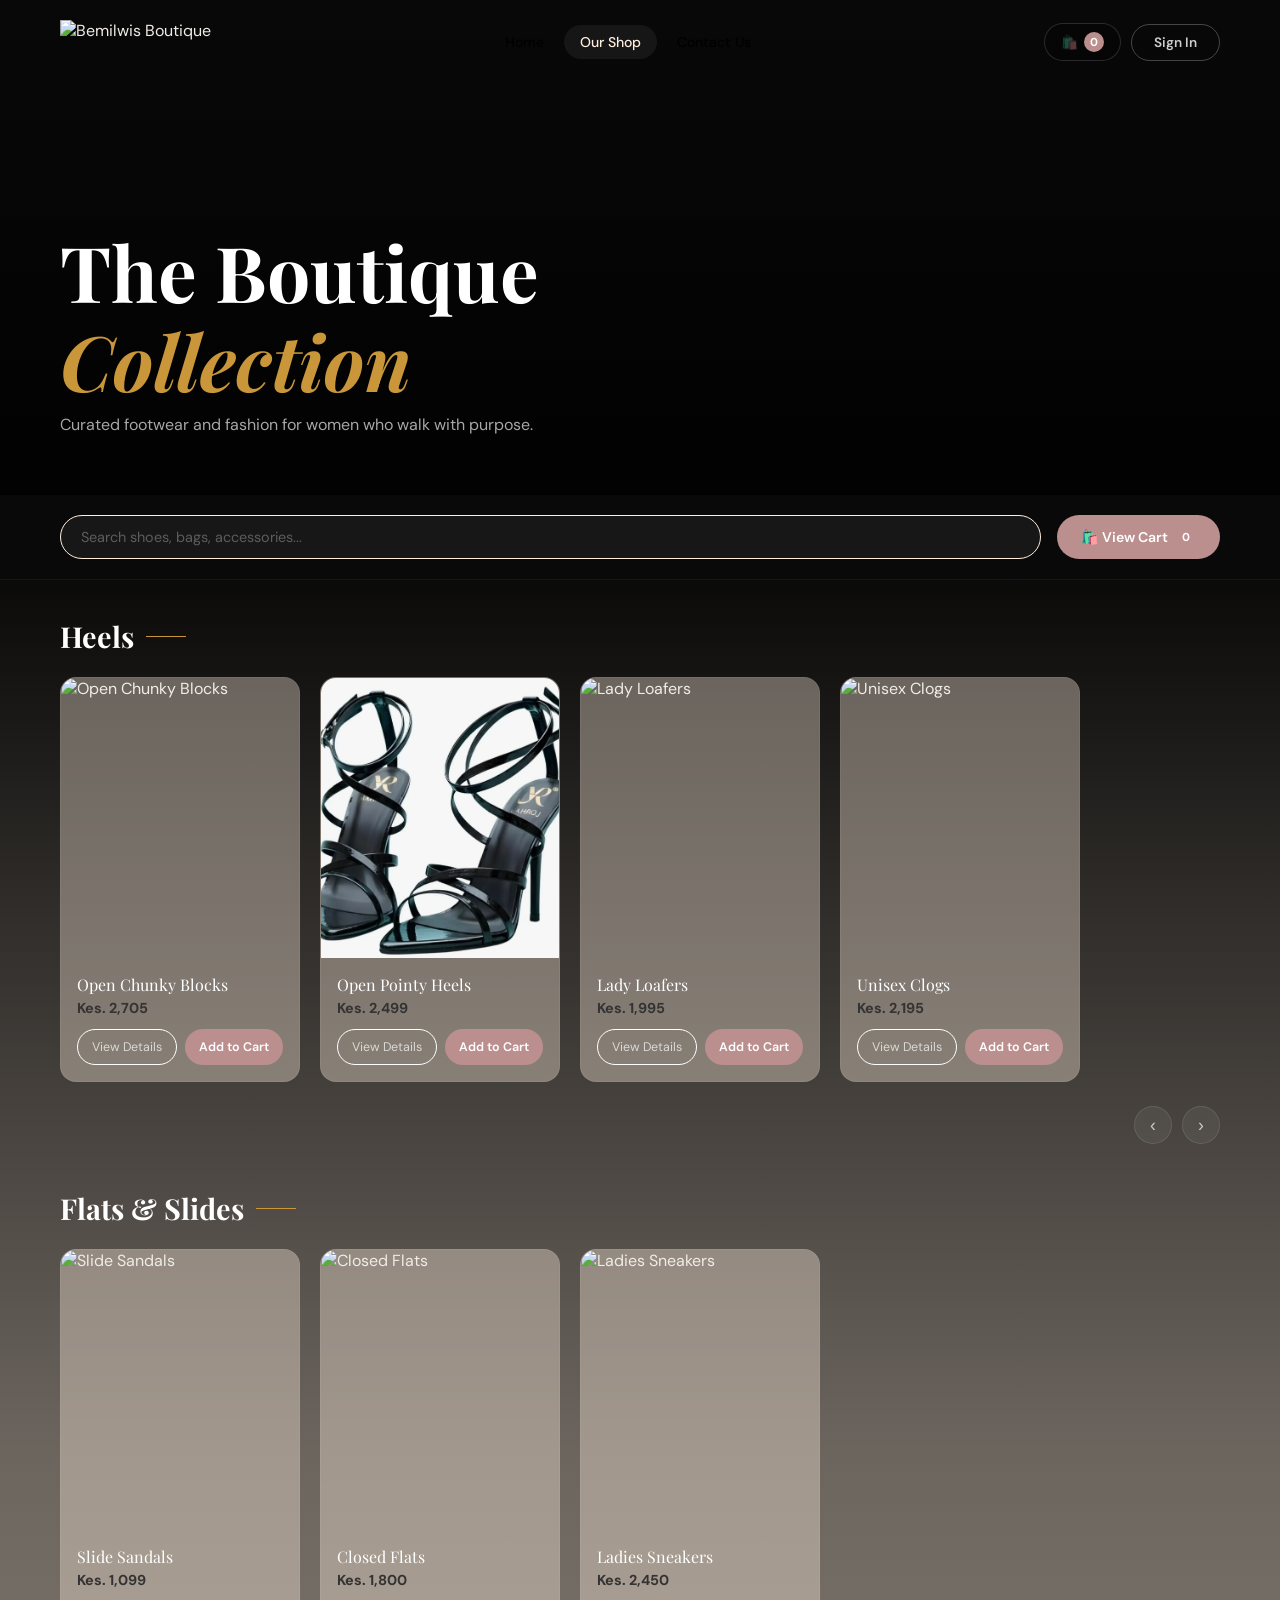
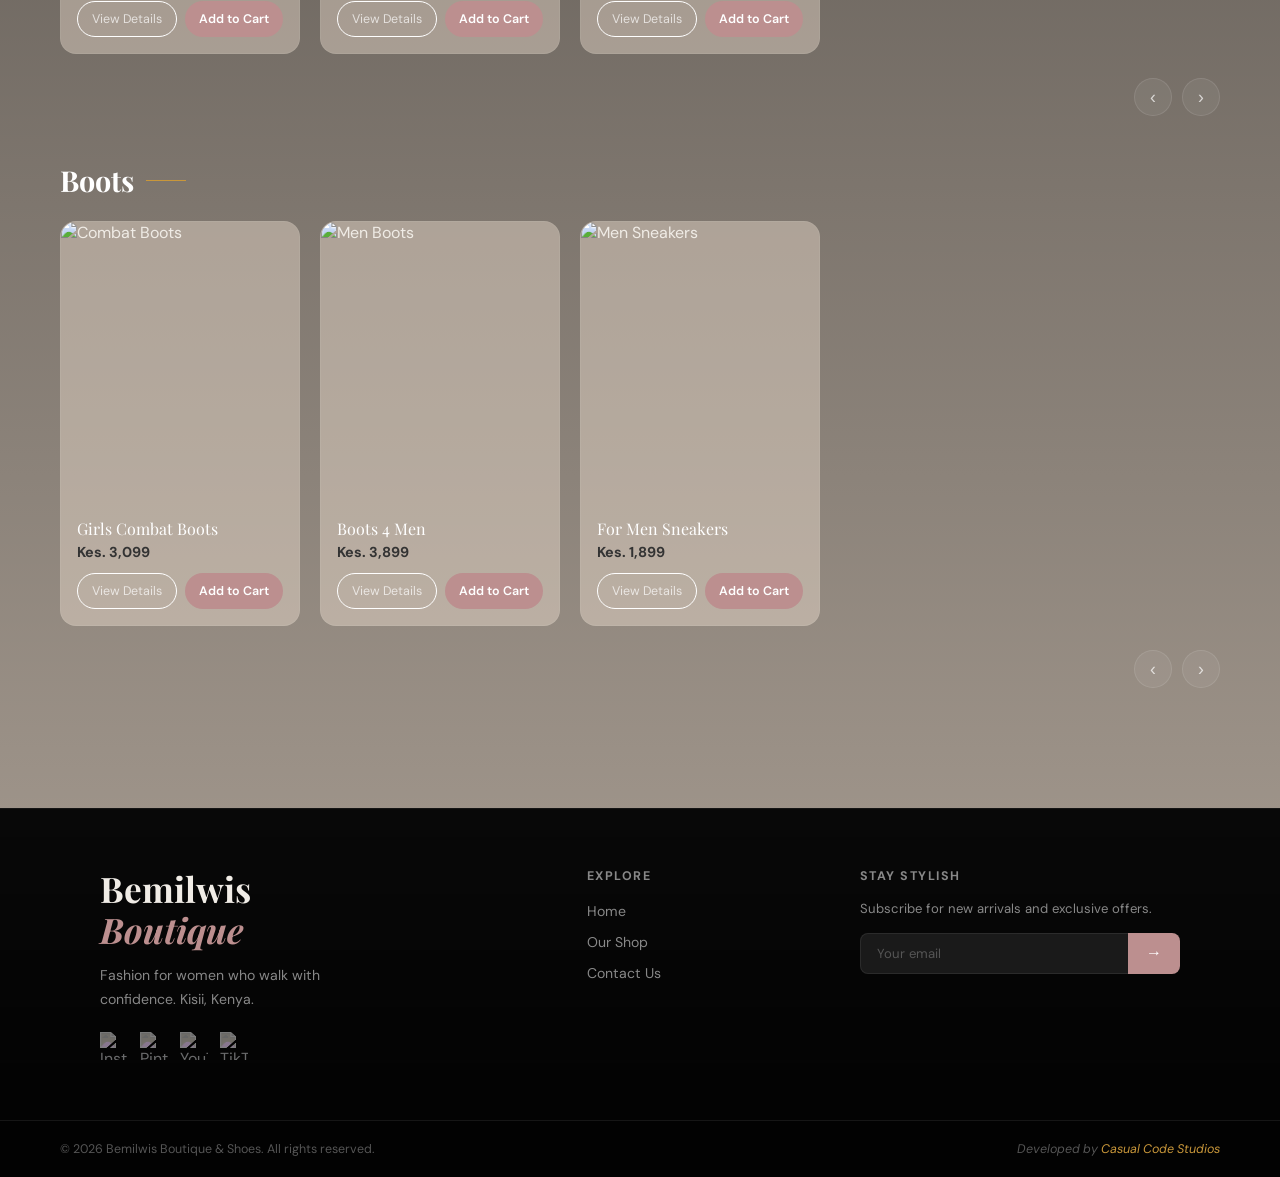
==== commit 3d8731cc: "sss" ====
--- a/shop.html
+++ b/shop.html
@@ -77,12 +77,12 @@
           </div>
         </div>
         <div class="bw-product-card" data-name="Closed Chunky Blocks">
-          <div class="card-img"><img src="closedFront.png" alt="Closed Chunky Blocks"></div>
-          <div class="card-body">
-            <p class="card-name">Closed Chunky Blocks</p>
+          <div class="card-img"><img src="pointyHeels.jpg" alt="pointy opens heels"></div>
+          <div class="card-body">
+            <p class="card-name">Open Pointy Heels</p>
             <p class="card-price">Kes. 2,499</p>
             <div class="card-actions">
-              <button class="card-view-btn" onclick="openShoeDashboard({id:'h2',name:'Closed Chunky Blocks',price:2499,img:'closedFront.png',desc:'Sleek closed-toe chunky block heels. Sophisticated and stable.',sizes:['36','37','38','39','40','41'],colors:[{hex:'#000',name:'Black'},{hex:'#8B4513',name:'Brown'},{hex:'#C0A020',name:'Gold'}]})">View Details</button>
+              <button class="card-view-btn" onclick="openShoeDashboard({id:'h2',name:'Open Pointy Blocks',price:2499,img:'closedFront.png',desc:'Sleek closed-toe chunky block heels. Sophisticated and stable.',sizes:['36','37','38','39','40','41'],colors:[{hex:'#000',name:'Black'},{hex:'#8B4513',name:'Brown'},{hex:'#C0A020',name:'Gold'}]})">View Details</button>
               <button class="card-add-btn" onclick="openShoeDashboard({id:'h2',name:'Closed Chunky Blocks',price:2499,img:'closedFront.png',desc:'Sleek closed-toe chunky block heels.',sizes:['36','37','38','39','40','41'],colors:[{hex:'#000',name:'Black'},{hex:'#8B4513',name:'Brown'},{hex:'#C0A020',name:'Gold'}]})">Add to Cart</button>
             </div>
           </div>
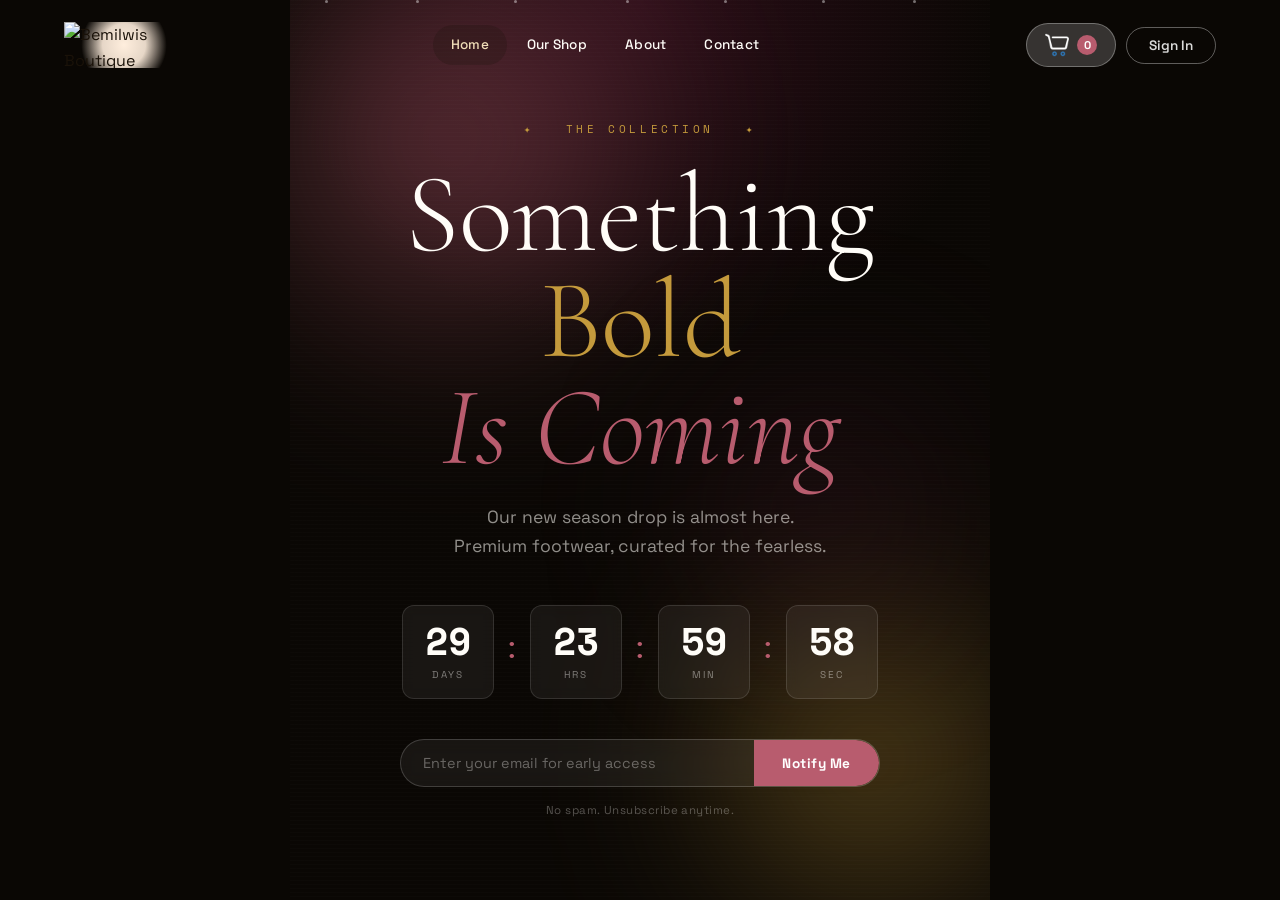
==== commit 94faa859: "MAJOR COMMIT" ====
--- a/shop.html
+++ b/shop.html
@@ -3,374 +3,404 @@
 <head>
   <meta charset="UTF-8">
   <meta name="viewport" content="width=device-width, initial-scale=1.0">
-  <meta name="description" content="Shop the latest heels, flats, boots and accessories at Bemilwis Boutique. Quality footwear — delivered with style.">
-  <link rel="stylesheet" href="bw-shared.css">
-  <link rel="shortcut icon" href="fav.png" type="image/png">
-  <title>Shop — Bemilwis Boutique</title>
-
+  <link rel="stylesheet" href="bw-main.css">
+  <title>Coming Soon</title>
+  <style>
+    body {
+      margin: 0;
+      height: 100vh;
+      display: flex;
+      justify-content: center;
+      align-items: center;
+      background: radial-gradient(circle at top, #0f0f0f, #000);
+      font-family: 'Poppins', sans-serif;
+      overflow: hidden;
+    }
+
+    .banner {
+      padding: 2rem 4rem;
+      border-radius: 20px;
+      background: rgba(255, 255, 255, 0.05);
+      backdrop-filter: blur(10px);
+      border: 1px solid rgba(255, 255, 255, 0.2);
+      box-shadow: 0 8px 32px rgba(0, 0, 0, 0.6);
+      text-align: center;
+      color: #fff;
+      font-size: 3rem;
+      font-weight: 600;
+      letter-spacing: 3px;
+      animation: fadeIn 2s ease forwards, float 6s ease-in-out infinite;
+    }
+
+    /* Typing effect */
+    .typing {
+      display: inline-block;
+      overflow: hidden;
+      white-space: nowrap;
+      border-right: 3px solid #fff;
+      animation: typing 3s steps(12, end), blink 0.7s infinite;
+    }
+
+    @keyframes typing {
+      from { width: 0 }
+      to { width: 100% }
+    }
+
+    @keyframes blink {
+      50% { border-color: transparent }
+    }
+
+    /* Fade in */
+    @keyframes fadeIn {
+      from { opacity: 0; transform: translateY(20px); }
+      to { opacity: 1; transform: translateY(0); }
+    }
+
+    /* Floating animation */
+    @keyframes float {
+      0%, 100% { transform: translateY(0); }
+      50% { transform: translateY(-10px); }
+    }
+
+    /* Extra premium touch: glowing particles */
+    .particles {
+      position: absolute;
+      width: 100%;
+      height: 100%;
+      top: 0; left: 0;
+      overflow: hidden;
+      z-index: -1;
+    }
+
+    .particles span {
+      position: absolute;
+      width: 4px;
+      height: 4px;
+      background: #fff;
+      border-radius: 50%;
+      opacity: 0.6;
+      animation: sparkle 10s linear infinite;
+    }
+
+  <style>
+    /* legacy styles cleared — new banner styles are inline below */
+  </style>
 </head>
 <body>
 
-<!-- Sidebar overlay -->
-<div class="bw-sidebar-overlay" id="sidebarOverlay" onclick="closeSidebar()"></div>
-
-<!-- Sidebar -->
-<aside class="bw-sidebar" id="sidebar">
-  <button class="bw-sidebar-close" onclick="closeSidebar()">✕</button>
-  <nav class="bw-sidebar-nav">
-    <a href="index.html" onclick="closeSidebar()">Home</a>
-    <a href="shop.html" onclick="closeSidebar()">Our Shop</a>
-    <a href="contact.html" onclick="closeSidebar()">Contact Us</a>
-  </nav>
-  <div class="bw-sidebar-footer">
-    <button class="bw-btn-primary auth-trigger">Sign In</button>
-  </div>
-</aside>
-
-<!-- HEADER -->
-<header id="bwHeader">
+<!-- ═══════════════════════════════════════════
+     HEADER
+═══════════════════════════════════════════ -->
+<header id="bwHeader" role="banner">
   <div class="bw-header-inner">
-    <a href="index.html" class="bw-logo"><img src="logo.png" alt="Bemilwis Boutique"></a>
-    <nav class="bw-nav">
-      <a href="index.html">Home</a>
-      <a href="shop.html" class="active">Our Shop</a>
-      <a href="contact.html">Contact Us</a>
+    <a href="index.html" class="bw-logo"><img src="logo.png" alt="Bemilwis Boutique" width="120" height="46"></a>
+    <nav class="bw-nav" aria-label="Main navigation">
+      <a href="index.html" class="active">Home</a>
+      <a href="shop.html">Our Shop</a>
+      <a href="#about">About</a>
+      <a href="contact.html">Contact</a>
     </nav>
     <div class="bw-header-actions">
-      <button class="bw-cart-btn" onclick="setCartVisible(true)">🛍️ <span class="cart-count">0</span></button>
+      <button class="bw-cart-btn" onclick="setCartVisible(true)" aria-label="Open cart">
+        <img style="width: 24px;" src="online-shopping.png" alt="cart"> <span class="cart-count">0</span>
+      </button>
       <button class="bw-btn-outline auth-trigger">Sign In</button>
     </div>
-    <button class="bw-hamburger" onclick="sidebarToggle()"><span></span><span></span><span></span></button>
+    <button class="bw-hamburger" onclick="sidebarToggle()" aria-label="Open menu">
+      <span></span><span></span><span></span>
+    </button>
   </div>
 </header>
 
-<!-- SHOP HERO -->
-<section class="shop-hero">
-  <div class="shop-hero-text">
-    <h1>The Boutique<br><em style="color: var(--gold); font-style: italic;">Collection</em></h1>
-    <p>Curated footwear and fashion for women who walk with purpose.</p>
+<div class="shop-banner-wrap">
+  <!-- Floating particles -->
+  <div class="particles" aria-hidden="true">
+    <span style="left:5%;  animation-delay:0s;   animation-duration:14s;"></span>
+    <span style="left:18%; animation-delay:2s;   animation-duration:11s;"></span>
+    <span style="left:32%; animation-delay:4s;   animation-duration:16s;"></span>
+    <span style="left:48%; animation-delay:1s;   animation-duration:13s;"></span>
+    <span style="left:62%; animation-delay:6s;   animation-duration:10s;"></span>
+    <span style="left:76%; animation-delay:3s;   animation-duration:15s;"></span>
+    <span style="left:89%; animation-delay:7.5s; animation-duration:12s;"></span>
   </div>
-</section>
-
-<!-- SHOP -->
-<main class="bw-shop">
-  <div class="bw-search-bar">
-    <input type="text" id="bwSearch" placeholder="Search shoes, bags, accessories...">
-    <button class="bw-cart-trigger" onclick="setCartVisible(true)">🛍️ View Cart <span class="cart-count">0</span></button>
+
+  <div class="shop-banner-bg" aria-hidden="true">
+    <!-- Floating orbs -->
+    <div class="orb orb-1"></div>
+    <div class="orb orb-2"></div>
+    <div class="orb orb-3"></div>
+    <!-- Scanline shimmer -->
+    <div class="scan-line"></div>
   </div>
 
-  <div class="bw-categories">
-
-    <!-- HEELS -->
-    <div class="bw-category-block reveal">
-      <h2>Heels</h2>
-      <div class="bw-products-row" id="heels-row">
-        <div class="bw-product-card" data-name="Open Chunky Blocks">
-          <div class="card-img"><img src="blockFront.png" alt="Open Chunky Blocks"></div>
-          <div class="card-body">
-            <p class="card-name">Open Chunky Blocks</p>
-            <p class="card-price">Kes. 2,705</p>
-            <div class="card-actions">
-              <button class="card-view-btn" onclick="openShoeDashboard({id:'h1',name:'Open Chunky Blocks',price:2705,img:'blockFront.png',desc:'Bold chunky block heels. Perfect for office or evening events.',sizes:['36','37','38','39','40','41'],colors:[{hex:'#8B4513',name:'Brown'},{hex:'#000',name:'Black'},{hex:'#C0C0C0',name:'Silver'}]})">View Details</button>
-              <button class="card-add-btn" onclick="event.stopPropagation();openShoeDashboard({id:'h1',name:'Open Chunky Blocks',price:2705,img:'blockFront.png',desc:'Bold chunky block heels.',sizes:['36','37','38','39','40','41'],colors:[{hex:'#8B4513',name:'Brown'},{hex:'#000',name:'Black'},{hex:'#C0C0C0',name:'Silver'}]})">Add to Cart</button>
-            </div>
-          </div>
-        </div>
-        <div class="bw-product-card" data-name="Closed Chunky Blocks">
-          <div class="card-img"><img src="pointyHeels.jpg" alt="pointy opens heels"></div>
-          <div class="card-body">
-            <p class="card-name">Open Pointy Heels</p>
-            <p class="card-price">Kes. 2,499</p>
-            <div class="card-actions">
-              <button class="card-view-btn" onclick="openShoeDashboard({id:'h2',name:'Open Pointy Blocks',price:2499,img:'closedFront.png',desc:'Sleek closed-toe chunky block heels. Sophisticated and stable.',sizes:['36','37','38','39','40','41'],colors:[{hex:'#000',name:'Black'},{hex:'#8B4513',name:'Brown'},{hex:'#C0A020',name:'Gold'}]})">View Details</button>
-              <button class="card-add-btn" onclick="openShoeDashboard({id:'h2',name:'Closed Chunky Blocks',price:2499,img:'closedFront.png',desc:'Sleek closed-toe chunky block heels.',sizes:['36','37','38','39','40','41'],colors:[{hex:'#000',name:'Black'},{hex:'#8B4513',name:'Brown'},{hex:'#C0A020',name:'Gold'}]})">Add to Cart</button>
-            </div>
-          </div>
-        </div>
-        <div class="bw-product-card" data-name="Lady Loafers">
-          <div class="card-img"><img src="loaferFront.png" alt="Lady Loafers"></div>
-          <div class="card-body">
-            <p class="card-name">Lady Loafers</p>
-            <p class="card-price">Kes. 1,995</p>
-            <div class="card-actions">
-              <button class="card-view-btn" onclick="openShoeDashboard({id:'h3',name:'Lady Loafers',price:1995,img:'loaferFront.png',desc:'Classic lady loafers. Timeless, comfortable and versatile.',sizes:['36','37','38','39','40'],colors:[{hex:'#000',name:'Black'},{hex:'#8B4513',name:'Brown'},{hex:'#C0C0C0',name:'Silver'}]})">View Details</button>
-              <button class="card-add-btn" onclick="openShoeDashboard({id:'h3',name:'Lady Loafers',price:1995,img:'loaferFront.png',desc:'Classic lady loafers.',sizes:['36','37','38','39','40'],colors:[{hex:'#000',name:'Black'},{hex:'#8B4513',name:'Brown'},{hex:'#C0C0C0',name:'Silver'}]})">Add to Cart</button>
-            </div>
-          </div>
-        </div>
-        <div class="bw-product-card" data-name="Unisex Clogs">
-          <div class="card-img"><img src="clogsFront.png" alt="Unisex Clogs"></div>
-          <div class="card-body">
-            <p class="card-name">Unisex Clogs</p>
-            <p class="card-price">Kes. 2,195</p>
-            <div class="card-actions">
-              <button class="card-view-btn" onclick="openShoeDashboard({id:'h4',name:'Unisex Clogs',price:2195,img:'clogsFront.png',desc:'Comfortable and stylish unisex clogs. Suits every casual look.',sizes:['36','37','38','39','40','41','42','43'],colors:[{hex:'#f5f5dc',name:'Beige'},{hex:'#000',name:'Black'},{hex:'#8B4513',name:'Brown'}]})">View Details</button>
-              <button class="card-add-btn" onclick="openShoeDashboard({id:'h4',name:'Unisex Clogs',price:2195,img:'clogsFront.png',desc:'Comfortable unisex clogs.',sizes:['36','37','38','39','40','41','42','43'],colors:[{hex:'#f5f5dc',name:'Beige'},{hex:'#000',name:'Black'},{hex:'#8B4513',name:'Brown'}]})">Add to Cart</button>
-            </div>
-          </div>
-        </div>
-      </div>
-      <div class="bw-row-nav">
-        <button class="bw-row-btn" onclick="bwScrollRow('heels-row',-1)">‹</button>
-        <button class="bw-row-btn" onclick="bwScrollRow('heels-row',1)">›</button>
-      </div>
+  <div class="shop-banner-content">
+    <!-- Stacked label -->
+    <p class="shop-banner-eyebrow">✦ &nbsp; The Collection &nbsp; ✦</p>
+
+    <!-- Animated word swap -->
+    <h1 class="shop-banner-title">
+      Something <span class="word-swap" id="wordSwap">Bold</span><br>
+      <em>Is Coming</em>
+    </h1>
+
+    <p class="shop-banner-sub">Our new season drop is almost here.<br>Premium footwear, curated for the fearless.</p>
+
+    <!-- Countdown -->
+    <div class="banner-countdown" id="bannerCountdown">
+      <div class="cd-block"><span id="cd-days">00</span><small>Days</small></div>
+      <div class="cd-sep">:</div>
+      <div class="cd-block"><span id="cd-hours">00</span><small>Hrs</small></div>
+      <div class="cd-sep">:</div>
+      <div class="cd-block"><span id="cd-mins">00</span><small>Min</small></div>
+      <div class="cd-sep">:</div>
+      <div class="cd-block"><span id="cd-secs">00</span><small>Sec</small></div>
     </div>
 
-    <!-- FLATS & SLIDES -->
-    <div class="bw-category-block reveal">
-      <h2>Flats & Slides</h2>
-      <div class="bw-products-row" id="flats-row">
-        <div class="bw-product-card" data-name="Slide Sandals">
-          <div class="card-img"><img src="openFlatsFront.png" alt="Slide Sandals"></div>
-          <div class="card-body">
-            <p class="card-name">Slide Sandals</p>
-            <p class="card-price">Kes. 1,099</p>
-            <div class="card-actions">
-              <button class="card-view-btn" onclick="openShoeDashboard({id:'f1',name:'Slide Sandals',price:1099,img:'openFlatsFront.png',desc:'Lightweight and stylish slide sandals for everyday wear.',sizes:['36','37','38','39','40','41'],colors:[{hex:'#fff',name:'White'},{hex:'#000',name:'Black'},{hex:'#C0A020',name:'Gold'},{hex:'#ff69b4',name:'Pink'}]})">View Details</button>
-              <button class="card-add-btn" onclick="openShoeDashboard({id:'f1',name:'Slide Sandals',price:1099,img:'openFlatsFront.png',desc:'Lightweight slide sandals.',sizes:['36','37','38','39','40','41'],colors:[{hex:'#fff',name:'White'},{hex:'#000',name:'Black'},{hex:'#C0A020',name:'Gold'},{hex:'#ff69b4',name:'Pink'}]})">Add to Cart</button>
-            </div>
-          </div>
-        </div>
-        <div class="bw-product-card" data-name="Closed Flats">
-          <div class="card-img"><img src="closedFlatsFront.png" alt="Closed Flats"></div>
-          <div class="card-body">
-            <p class="card-name">Closed Flats</p>
-            <p class="card-price">Kes. 1,800</p>
-            <div class="card-actions">
-              <button class="card-view-btn" onclick="openShoeDashboard({id:'f2',name:'Closed Flats',price:1800,img:'closedFlatsFront.png',desc:'Smart closed-toe flats. Office-ready and all-day comfortable.',sizes:['36','37','38','39','40','41'],colors:[{hex:'#000',name:'Black'},{hex:'#8B4513',name:'Brown'},{hex:'#f5f5dc',name:'Beige'}]})">View Details</button>
-              <button class="card-add-btn" onclick="openShoeDashboard({id:'f2',name:'Closed Flats',price:1800,img:'closedFlatsFront.png',desc:'Smart closed-toe flats.',sizes:['36','37','38','39','40','41'],colors:[{hex:'#000',name:'Black'},{hex:'#8B4513',name:'Brown'},{hex:'#f5f5dc',name:'Beige'}]})">Add to Cart</button>
-            </div>
-          </div>
-        </div>
-        <div class="bw-product-card" data-name="Ladies Sneakers">
-          <div class="card-img"><img src="ladySneakerFront.png" alt="Ladies Sneakers"></div>
-          <div class="card-body">
-            <p class="card-name">Ladies Sneakers</p>
-            <p class="card-price">Kes. 2,450</p>
-            <div class="card-actions">
-              <button class="card-view-btn" onclick="openShoeDashboard({id:'f3',name:'Ladies Sneakers',price:2450,img:'ladySneakerFront.png',desc:'Trendy ladies sneakers. Sporty meets stylish.',sizes:['36','37','38','39','40','41'],colors:[{hex:'#fff',name:'White'},{hex:'#000',name:'Black'},{hex:'#ff69b4',name:'Pink'}]})">View Details</button>
-              <button class="card-add-btn" onclick="openShoeDashboard({id:'f3',name:'Ladies Sneakers',price:2450,img:'ladySneakerFront.png',desc:'Trendy ladies sneakers.',sizes:['36','37','38','39','40','41'],colors:[{hex:'#fff',name:'White'},{hex:'#000',name:'Black'},{hex:'#ff69b4',name:'Pink'}]})">Add to Cart</button>
-            </div>
-          </div>
-        </div>
-      </div>
-      <div class="bw-row-nav">
-        <button class="bw-row-btn" onclick="bwScrollRow('flats-row',-1)">‹</button>
-        <button class="bw-row-btn" onclick="bwScrollRow('flats-row',1)">›</button>
-      </div>
-    </div>
-
-    <!-- BOOTS -->
-    <div class="bw-category-block reveal">
-      <h2>Boots</h2>
-      <div class="bw-products-row" id="boots-row">
-        <div class="bw-product-card" data-name="Girls Combat Boots">
-          <div class="card-img"><img src="bootsFront.png" alt="Combat Boots"></div>
-          <div class="card-body">
-            <p class="card-name">Girls Combat Boots</p>
-            <p class="card-price">Kes. 3,099</p>
-            <div class="card-actions">
-              <button class="card-view-btn" onclick="openShoeDashboard({id:'b1',name:'Girls Combat Boots',price:3099,img:'bootsFront.png',desc:'Edgy and durable combat boots. Built to last and designed to impress.',sizes:['36','37','38','39','40','41'],colors:[{hex:'#000',name:'Black'},{hex:'#8B4513',name:'Brown'},{hex:'#556b2f',name:'Olive'}]})">View Details</button>
-              <button class="card-add-btn" onclick="openShoeDashboard({id:'b1',name:'Girls Combat Boots',price:3099,img:'bootsFront.png',desc:'Edgy combat boots.',sizes:['36','37','38','39','40','41'],colors:[{hex:'#000',name:'Black'},{hex:'#8B4513',name:'Brown'},{hex:'#556b2f',name:'Olive'}]})">Add to Cart</button>
-            </div>
-          </div>
-        </div>
-        <div class="bw-product-card" data-name="Boots 4 Men">
-          <div class="card-img"><img src="menFront.png" alt="Men Boots"></div>
-          <div class="card-body">
-            <p class="card-name">Boots 4 Men</p>
-            <p class="card-price">Kes. 3,899</p>
-            <div class="card-actions">
-              <button class="card-view-btn" onclick="openShoeDashboard({id:'b2',name:'Boots 4 Men',price:3899,img:'menFront.png',desc:'Premium men\'s boots. Rugged, stylish and built for every terrain.',sizes:['40','41','42','43','44','45'],colors:[{hex:'#000',name:'Black'},{hex:'#8B4513',name:'Brown'},{hex:'#556b2f',name:'Olive'}]})">View Details</button>
-              <button class="card-add-btn" onclick="openShoeDashboard({id:'b2',name:'Boots 4 Men',price:3899,img:'menFront.png',desc:'Premium men boots.',sizes:['40','41','42','43','44','45'],colors:[{hex:'#000',name:'Black'},{hex:'#8B4513',name:'Brown'},{hex:'#556b2f',name:'Olive'}]})">Add to Cart</button>
-            </div>
-          </div>
-        </div>
-        <div class="bw-product-card" data-name="For Men Sneakers">
-          <div class="card-img"><img src="forMenFront.png" alt="Men Sneakers"></div>
-          <div class="card-body">
-            <p class="card-name">For Men Sneakers</p>
-            <p class="card-price">Kes. 1,899</p>
-            <div class="card-actions">
-              <button class="card-view-btn" onclick="openShoeDashboard({id:'b3',name:'For Men Sneakers',price:1899,img:'forMenFront.png',desc:'Fresh men\'s sneakers. Comfortable, clean, and casual-cool.',sizes:['40','41','42','43','44','45'],colors:[{hex:'#fff',name:'White'},{hex:'#000',name:'Black'},{hex:'#808080',name:'Grey'}]})">View Details</button>
-              <button class="card-add-btn" onclick="openShoeDashboard({id:'b3',name:'For Men Sneakers',price:1899,img:'forMenFront.png',desc:'Fresh men sneakers.',sizes:['40','41','42','43','44','45'],colors:[{hex:'#fff',name:'White'},{hex:'#000',name:'Black'},{hex:'#808080',name:'Grey'}]})">Add to Cart</button>
-            </div>
-          </div>
-        </div>
-      </div>
-      <div class="bw-row-nav">
-        <button class="bw-row-btn" onclick="bwScrollRow('boots-row',-1)">‹</button>
-        <button class="bw-row-btn" onclick="bwScrollRow('boots-row',1)">›</button>
-      </div>
-    </div>
-
-  </div><!-- /bw-categories -->
-</main>
-
-<!-- CART PANEL -->
-<div class="bw-cart-overlay" id="bwCart">
-  <div class="bw-cart-panel">
-    <div class="bw-cart-header">
-      <h3>Your Bag 🛍️</h3>
-      <button onclick="setCartVisible(false)">✕</button>
-    </div>
-    <div class="bw-cart-body" id="bwCartItems"></div>
-    <div class="bw-cart-footer">
-      <div class="bw-cart-total">
-        <span>Total</span>
-        <strong id="bwCartTotal">Kes. 0</strong>
-      </div>
-      <button class="bw-whatsapp-btn" onclick="checkoutWhatsApp()">
-        <svg viewBox="0 0 24 24" width="20" fill="currentColor"><path d="M17.472 14.382c-.297-.149-1.758-.867-2.03-.967-.273-.099-.471-.148-.67.15-.197.297-.767.966-.94 1.164-.173.199-.347.223-.644.075-.297-.15-1.255-.463-2.39-1.475-.883-.788-1.48-1.761-1.653-2.059-.173-.297-.018-.458.13-.606.134-.133.298-.347.446-.52.149-.174.198-.298.298-.497.099-.198.05-.371-.025-.52-.075-.149-.669-1.612-.916-2.207-.242-.579-.487-.5-.669-.51-.173-.008-.371-.01-.57-.01-.198 0-.52.074-.792.372-.272.297-1.04 1.016-1.04 2.479 0 1.462 1.065 2.875 1.213 3.074.149.198 2.096 3.2 5.077 4.487.709.306 1.262.489 1.694.625.712.227 1.36.195 1.871.118.571-.085 1.758-.719 2.006-1.413.248-.694.248-1.289.173-1.413-.074-.124-.272-.198-.57-.347z"/><path d="M12 0C5.373 0 0 5.373 0 12c0 2.057.522 4 1.453 5.699L.04 23.156a1 1 0 001.22 1.22l5.457-1.413A11.94 11.94 0 0012 24c6.627 0 12-5.373 12-12S18.627 0 12 0zm0 22c-1.93 0-3.74-.511-5.302-1.402l-.38-.224-3.941 1.02 1.02-3.941-.224-.38A9.94 9.94 0 012 12C2 6.477 6.477 2 12 2s10 4.477 10 10-4.477 10-10 10z"/></svg>
-        Order via WhatsApp
-      </button>
-    </div>
+    <!-- Notify CTA -->
+    <form class="banner-notify" onsubmit="handleBannerNotify(event)">
+      <input type="email" placeholder="Enter your email for early access" required>
+      <button type="submit">Notify Me</button>
+    </form>
+
+    <p class="banner-small-note">No spam. Unsubscribe anytime.</p>
   </div>
-</div>
-
-<!-- SHOE DASHBOARD MODAL -->
-<div class="sd-overlay" id="shoeDashboard">
-  <div class="sd-panel">
-    <button class="sd-close" onclick="document.getElementById('shoeDashboard').classList.remove('open')">✕</button>
-    <div class="sd-image-col">
-      <img id="sd-img" src="" alt="Product">
-    </div>
-    <div class="sd-info-col">
-      <span class="sd-tag">Bemilwis Boutique</span>
-      <h2 class="sd-name" id="sd-name"></h2>
-      <p class="sd-price" id="sd-price"></p>
-      <p class="sd-desc" id="sd-desc"></p>
-
-      <div class="sd-section" id="sd-colors-section">
-        <label class="sd-label">Select Colour</label>
-        <div class="sd-colors" id="sd-colors"></div>
-      </div>
-
-      <div class="sd-section" id="sd-sizes-section">
-        <label class="sd-label">Select Size (EU)</label>
-        <div class="sd-sizes" id="sd-sizes"></div>
-      </div>
-
-      <div class="sd-section">
-        <label class="sd-label">Quantity</label>
-        <div class="sd-qty-row">
-          <button onclick="document.getElementById('sd-qty').value=Math.max(1,+document.getElementById('sd-qty').value-1)">−</button>
-          <input type="number" id="sd-qty" value="1" min="1">
-          <button onclick="document.getElementById('sd-qty').value=+document.getElementById('sd-qty').value+1">+</button>
-        </div>
-      </div>
-
-      <button class="sd-add-btn" id="sd-add">Add to Bag 🛍️</button>
-    </div>
-  </div>
-</div>
-
-<!-- AUTH MODAL -->
-<div class="bw-auth-overlay" id="bwAuthModal">
-  <div class="bw-auth-modal">
-    <div class="bw-auth-header">
-      <h2>Bemilwis Boutique</h2>
-      <div class="bw-auth-tabs">
-        <button class="auth-tab-btn active" data-tab="login" onclick="switchAuthTab('login')">Sign In</button>
-        <button class="auth-tab-btn" data-tab="register" onclick="switchAuthTab('register')">Register</button>
-      </div>
-      <button class="bw-auth-close" onclick="closeAuthModal()">✕</button>
-    </div>
-    <div class="auth-tab-panel active" data-tab="login">
-      <form class="bw-auth-form" id="bwLoginForm">
-        <div class="bw-auth-field"><label>Email</label><input name="email" type="email" placeholder="your@email.com" required></div>
-        <div class="bw-auth-field"><label>Password</label><input name="password" type="password" placeholder="Your password" required></div>
-        <button type="submit" class="bw-auth-submit">Sign In</button>
-        <p class="bw-auth-switch">No account? <span onclick="switchAuthTab('register')">Register here</span></p>
-      </form>
-    </div>
-    <div class="auth-tab-panel" data-tab="register">
-      <form class="bw-auth-form" id="bwRegisterForm">
-        <div class="bw-auth-field"><label>Full Name</label><input name="name" type="text" placeholder="Your name" required></div>
-        <div class="bw-auth-field"><label>Email</label><input name="email" type="email" placeholder="your@email.com" required></div>
-        <div class="bw-auth-field"><label>Password</label><input name="password" type="password" placeholder="Choose a password" required></div>
-        <button type="submit" class="bw-auth-submit">Create Account</button>
-        <p class="bw-auth-switch">Have an account? <span onclick="switchAuthTab('login')">Sign in</span></p>
-      </form>
-    </div>
-  </div>
-</div>
-
-<!-- CUSTOMER DASHBOARD -->
-<div class="bw-dash-overlay" id="bwDashboard">
-  <div class="bw-dash-panel">
-    <button class="bw-dash-close" onclick="closeDashboard()">✕</button>
-    <div class="bw-dash-header">
-      <div class="bw-dash-avatar">👤</div>
-      <h2 id="bw-dash-name"></h2>
-      <p id="bw-dash-email"></p>
-    </div>
-    <div class="bw-dash-body">
-      <div class="bw-dash-section">
-        <h4>Account Details</h4>
-        <div class="bw-dash-row"><span>Member Since</span><span id="bw-dash-joined"></span></div>
-      </div>
-      <div class="bw-dash-section">
-        <h4>My Orders</h4>
-        <div id="bw-dash-orders"></div>
-      </div>
-      <button class="bw-dash-logout" onclick="Auth.logout(); closeDashboard(); showToast('Signed out.','info');">Sign Out</button>
-    </div>
-  </div>
-</div>
-
-<!-- FOOTER -->
-<footer class="bw-footer">
-  <div class="bw-footer-inner">
-    <div class="bw-footer-brand">
-      <h2>Bemilwis<br><em>Boutique</em></h2>
-      <p>Fashion for women who walk with confidence. Kisii, Kenya.</p>
-      <div class="bw-socials">
-        <a href="#"><img src="instagram.png" alt="Instagram"></a>
-        <a href="#"><img src="pinterest.png" alt="Pinterest"></a>
-        <a href="#"><img src="youtube.png" alt="YouTube"></a>
-        <a href="#"><img src="video.png" alt="TikTok"></a>
-      </div>
-    </div>
-    <div class="bw-footer-links">
-      <h4>Explore</h4>
-      <ul>
-        <li><a href="index.html">Home</a></li>
-        <li><a href="shop.html">Our Shop</a></li>
-        <li><a href="contact.html">Contact Us</a></li>
-      </ul>
-    </div>
-    <div class="bw-newsletter">
-      <h4>Stay Stylish</h4>
-      <p>Subscribe for new arrivals and exclusive offers.</p>
-      <form class="bw-newsletter-form" onsubmit="event.preventDefault();showToast('Subscribed!','success')">
-        <input type="email" placeholder="Your email" required>
-        <button type="submit">→</button>
-      </form>
-    </div>
-  </div>
-  <div class="bw-footer-bottom">
-    <span>© 2026 Bemilwis Boutique & Shoes. All rights reserved.</span>
-    <span><em>Developed by <a href="https://casualcodestudios.vercel.app" style="color:var(--gold)">Casual Code Studios</a></em></span>
-  </div>
-</footer>
-
-<a href="#" class="bw-scroll-top" id="scrollToTop">↑</a>
-
-<script src="bw-app.js"></script>
-<script>
-  function bwScrollRow(id, dir) {
-    const el = document.getElementById(id);
-    if (el) el.scrollBy({ left: dir * 280, behavior: 'smooth' });
-  }
-
-  // Search
-  document.getElementById('bwSearch')?.addEventListener('input', e => {
-    const q = e.target.value.toLowerCase();
-    document.querySelectorAll('.bw-product-card').forEach(c => {
-      c.style.display = (c.dataset.name || '').toLowerCase().includes(q) ? '' : 'none';
-    });
-  });
-</script>
+
+  <style>
+    /* ── Shop Banner Overrides ── */
+    body {
+      margin: 0; min-height: 100vh;
+      display: flex; flex-direction: column;
+      background: #0a0704;
+      font-family: 'Space Grotesk', system-ui, sans-serif;
+      overflow-x: hidden;
+    }
+
+    /* Push banner below fixed header */
+    .shop-banner-wrap {
+      position: relative;
+      flex: 1;
+      display: flex; align-items: center; justify-content: center;
+      min-height: calc(100vh - 80px);
+      overflow: hidden;
+      padding-top: 80px;
+    }
+
+    /* ── Background layer ── */
+    .shop-banner-bg {
+      position: absolute; inset: 0; z-index: 0;
+      background: radial-gradient(ellipse 80% 60% at 50% 0%, #2a0d17 0%, #0a0704 65%);
+    }
+
+    /* Floating glowing orbs */
+    .orb {
+      position: absolute; border-radius: 50%;
+      filter: blur(90px); opacity: .55;
+      animation: orbFloat 12s ease-in-out infinite;
+    }
+    .orb-1 {
+      width: 520px; height: 520px;
+      background: radial-gradient(circle, #b85c6e 0%, transparent 70%);
+      top: -120px; left: -100px;
+      animation-duration: 14s;
+    }
+    .orb-2 {
+      width: 400px; height: 400px;
+      background: radial-gradient(circle, #c49a3c 0%, transparent 70%);
+      bottom: -60px; right: -80px;
+      animation-duration: 18s; animation-delay: -6s;
+    }
+    .orb-3 {
+      width: 300px; height: 300px;
+      background: radial-gradient(circle, #4a1a2e 0%, transparent 70%);
+      top: 40%; left: 55%;
+      animation-duration: 10s; animation-delay: -3s;
+    }
+    @keyframes orbFloat {
+      0%, 100% { transform: translate(0,0) scale(1); }
+      33%       { transform: translate(30px,-40px) scale(1.07); }
+      66%       { transform: translate(-20px, 25px) scale(.95); }
+    }
+
+    /* Scan line shimmer */
+    .scan-line {
+      position: absolute; inset: 0;
+      background: repeating-linear-gradient(
+        0deg,
+        transparent,
+        transparent 3px,
+        rgba(255,255,255,.012) 3px,
+        rgba(255,255,255,.012) 4px
+      );
+      pointer-events: none;
+    }
+
+    /* ── Content ── */
+    .shop-banner-content {
+      position: relative; z-index: 2;
+      text-align: center;
+      padding: 40px 24px 80px;
+      max-width: 700px;
+      animation: bannerFadeUp .9s .2s cubic-bezier(.4,0,.2,1) both;
+    }
+    @keyframes bannerFadeUp {
+      from { opacity: 0; transform: translateY(32px); }
+      to   { opacity: 1; transform: none; }
+    }
+
+    .shop-banner-eyebrow {
+      font-family: 'Space Mono', monospace;
+      font-size: .7rem; letter-spacing: .32em;
+      text-transform: uppercase;
+      color: #c49a3c;
+      margin-bottom: 24px;
+      animation: bannerFadeUp .7s .35s both;
+    }
+
+    .shop-banner-title {
+      font-family: 'Cormorant Garamond', Georgia, serif;
+      font-size: clamp(3.2rem, 10vw, 7rem);
+      font-weight: 300; line-height: .95;
+      color: #fffdf8;
+      margin-bottom: 22px;
+    }
+    .shop-banner-title em {
+      display: block;
+      color: #b85c6e; font-style: italic;
+    }
+
+    /* Word swap animation */
+    .word-swap {
+      display: inline-block;
+      color: #c49a3c;
+      position: relative;
+      animation: wordPulse 3s ease-in-out infinite;
+    }
+    @keyframes wordPulse {
+      0%, 100% { opacity: 1; transform: none; }
+      45%       { opacity: 0; transform: translateY(-12px); }
+      55%       { opacity: 0; transform: translateY(12px); }
+    }
+
+    .shop-banner-sub {
+      color: rgba(255,253,248,.55);
+      font-size: clamp(.9rem, 2vw, 1.1rem);
+      line-height: 1.65;
+      margin-bottom: 44px;
+    }
+
+    /* ── Countdown ── */
+    .banner-countdown {
+      display: flex; align-items: center; justify-content: center;
+      gap: 8px; margin-bottom: 40px;
+      flex-wrap: wrap;
+    }
+    .cd-block {
+      display: flex; flex-direction: column; align-items: center;
+      background: rgba(255,255,255,.06);
+      border: 1px solid rgba(255,255,255,.12);
+      border-radius: 12px;
+      padding: 16px 22px; min-width: 74px;
+      backdrop-filter: blur(6px);
+    }
+    .cd-block span {
+      font-family: 'Space Mono', monospace;
+      font-size: clamp(1.6rem, 4vw, 2.4rem);
+      font-weight: 700; color: #fffdf8;
+      line-height: 1;
+    }
+    .cd-block small {
+      font-size: .62rem; letter-spacing: .2em; text-transform: uppercase;
+      color: rgba(255,253,248,.45); margin-top: 6px;
+    }
+    .cd-sep {
+      font-family: 'Space Mono', monospace;
+      font-size: 2rem; color: #b85c6e;
+      line-height: 1; margin-top: -12px;
+      animation: sepBlink .9s step-end infinite;
+    }
+    @keyframes sepBlink { 50% { opacity: 0; } }
+
+    /* ── Notify form ── */
+    .banner-notify {
+      display: flex; gap: 0;
+      max-width: 480px; margin: 0 auto 14px;
+      border-radius: 50px;
+      overflow: hidden;
+      border: 1.5px solid rgba(255,255,255,.18);
+      background: rgba(255,255,255,.06);
+      backdrop-filter: blur(8px);
+    }
+    .banner-notify input {
+      flex: 1; background: transparent; border: none; outline: none;
+      padding: 14px 22px;
+      color: #fffdf8; font-family: 'Space Grotesk', sans-serif;
+      font-size: .9rem;
+    }
+    .banner-notify input::placeholder { color: rgba(255,253,248,.35); }
+    .banner-notify button {
+      padding: 14px 28px; border: none; cursor: pointer;
+      background: #b85c6e; color: #fff;
+      font-family: 'Space Grotesk', sans-serif;
+      font-weight: 700; font-size: .85rem;
+      letter-spacing: .04em;
+      border-radius: 0 50px 50px 0;
+      transition: background .18s;
+      white-space: nowrap;
+    }
+    .banner-notify button:hover { background: #8f3f52; }
+
+    .banner-small-note {
+      font-size: .72rem; color: rgba(255,253,248,.3);
+      letter-spacing: .04em;
+    }
+
+    /* Floating particles (keep original) */
+    .particles { z-index: 1; }
+    .particles span {
+      position: absolute; width: 3px; height: 3px;
+      background: rgba(255,255,255,.7); border-radius: 50%;
+      animation: sparkle 12s linear infinite;
+    }
+    @keyframes sparkle {
+      from { transform: translateY(100vh) scale(1); opacity: .7; }
+      to   { transform: translateY(-10vh) scale(0.3); opacity: 0; }
+    }
+  </style>
+
+  <script>
+    // Word swap cycle
+    const words = ['Bold','Fierce','Stunning','Iconic','Yours'];
+    let wi = 0;
+    setInterval(() => {
+      wi = (wi + 1) % words.length;
+      document.getElementById('wordSwap').textContent = words[wi];
+    }, 3000);
+
+    // Countdown — target 30 days from now
+    const target = new Date(Date.now() + 30 * 24 * 60 * 60 * 1000);
+    function tick() {
+      const diff = target - Date.now();
+      if (diff <= 0) return;
+      const d = Math.floor(diff / 86400000);
+      const h = Math.floor((diff % 86400000) / 3600000);
+      const m = Math.floor((diff % 3600000) / 60000);
+      const s = Math.floor((diff % 60000) / 1000);
+      document.getElementById('cd-days').textContent  = String(d).padStart(2,'0');
+      document.getElementById('cd-hours').textContent = String(h).padStart(2,'0');
+      document.getElementById('cd-mins').textContent  = String(m).padStart(2,'0');
+      document.getElementById('cd-secs').textContent  = String(s).padStart(2,'0');
+    }
+    tick(); setInterval(tick, 1000);
+
+    function handleBannerNotify(e) {
+      e.preventDefault();
+      const btn = e.target.querySelector('button');
+      btn.textContent = '✓ You\'re on the list!';
+      btn.style.background = '#2e7d32';
+      e.target.querySelector('input').value = '';
+      setTimeout(() => { btn.textContent = 'Notify Me'; btn.style.background = ''; }, 4000);
+    }
+  </script>
+</div><!-- /.shop-banner-wrap -->
 </body>
 </html>
--- a/bw-main.css
+++ b/bw-main.css
@@ -0,0 +1,1743 @@
+/* =============================================================
+   BEMILWIS BOUTIQUE — Master Stylesheet
+   Covers: Global Tokens · Reset · Typography · Header · Sidebar
+           Hero · Sections · Cards · Auth · Dashboard · Cart
+           Forms · Footer · Utilities · Responsive
+   ============================================================= */
+
+/* ────────────────────────────────────────────────────────────
+   1. GOOGLE FONTS
+   ──────────────────────────────────────────────────────────── */
+@import url('https://fonts.googleapis.com/css2?family=Cormorant+Garamond:ital,wght@0,300;0,400;0,600;0,700;1,300;1,400;1,600&family=Space+Grotesk:wght@300;400;500;600;700&family=Space+Mono:ital,wght@0,400;0,700;1,400&display=swap');
+
+/* ────────────────────────────────────────────────────────────
+   2. DESIGN TOKENS
+   ──────────────────────────────────────────────────────────── */
+:root {
+  /* Palette */
+  --cream:        #fdf8f0;
+  --cream-dark:   #f5ede0;
+  --ink:          #1a1209;
+  --ink-mid:      #3d2b1a;
+  --ink-light:    #6b5540;
+  --rose:         #b85c6e;
+  --rose-dark:    #8f3f52;
+  --rose-light:   rgba(184,92,110,.12);
+  --gold:         #c49a3c;
+  --gold-light:   #f0deb8;
+  --warm-white:   #fffdf8;
+  --surface:      rgba(253,248,240,.72);
+  --glass:        rgba(255,253,248,.15);
+  --border:       rgba(26,18,9,.1);
+  --border-dark:  rgba(26,18,9,.22);
+  --shadow-sm:    0 2px 12px rgba(26,18,9,.07);
+  --shadow-md:    0 8px 32px rgba(26,18,9,.13);
+  --shadow-lg:    0 24px 80px rgba(26,18,9,.2);
+
+  /* Typography */
+  --font-display: 'Cormorant Garamond', Georgia, serif;
+  --font-body:    'Space Grotesk', system-ui, sans-serif;
+  --font-mono:    'Space Mono', monospace;
+
+  /* Motion */
+  --ease:        cubic-bezier(.4,0,.2,1);
+  --ease-spring: cubic-bezier(.34,1.56,.64,1);
+  --dur-fast:    0.18s;
+  --dur-mid:     0.32s;
+  --dur-slow:    0.55s;
+
+  /* Layout */
+  --max-w:  1320px;
+  --pad-x:  clamp(20px, 5vw, 80px);
+  --radius:    16px;
+  --radius-sm:  8px;
+  --radius-xl: 28px;
+}
+
+/* ────────────────────────────────────────────────────────────
+   3. RESET & BASE
+   ──────────────────────────────────────────────────────────── */
+*, *::before, *::after {
+  margin: 0; padding: 0;
+  box-sizing: border-box;
+}
+html {
+  scroll-behavior: smooth;
+  font-size: 16px;
+}
+body {
+  position: relative;
+  font-family: var(--font-body);
+  background: url("interior.jpg") no-repeat;
+  background-position: center;
+  background-size: cover;
+  background-attachment: fixed;
+  color: var(--ink);
+  overflow-x: hidden;
+  line-height: 1.6;
+  -webkit-font-smoothing: antialiased;
+}
+body.no-scroll, body.modal-open { overflow: hidden; }
+img { display: block; max-width: 100%; }
+a  { text-decoration: none; color: inherit; }
+button { font-family: var(--font-body); cursor: pointer; }
+h1,h2,h3,h4,h5,h6 { font-family: var(--font-display); line-height: 1.1; }
+
+/* ────────────────────────────────────────────────────────────
+   4. PAGE TRANSITION
+   ──────────────────────────────────────────────────────────── */
+.page-fade {
+  position: relative;
+  animation: pageFadeIn .55s var(--ease) both;
+}
+@keyframes pageFadeIn {
+  from { opacity: 0; transform: translateY(14px); }
+  to   { opacity: 1; transform: none; }
+}
+
+/* ────────────────────────────────────────────────────────────
+   5. SCROLL-REVEAL
+   ──────────────────────────────────────────────────────────── */
+.reveal {
+  opacity: 0;
+  transform: translateY(36px);
+  transition: opacity var(--dur-slow) var(--ease), transform var(--dur-slow) var(--ease);
+}
+.reveal.revealed { opacity: 1; transform: none; }
+.reveal-left  { opacity:0; transform:translateX(-40px); transition: opacity var(--dur-slow) var(--ease), transform var(--dur-slow) var(--ease); }
+.reveal-right { opacity:0; transform:translateX( 40px); transition: opacity var(--dur-slow) var(--ease), transform var(--dur-slow) var(--ease); }
+.reveal-left.revealed,
+.reveal-right.revealed { opacity:1; transform:none; }
+
+/* Stagger delays */
+.reveal-d1 { transition-delay:.1s; }
+.reveal-d2 { transition-delay:.2s; }
+.reveal-d3 { transition-delay:.3s; }
+.reveal-d4 { transition-delay:.4s; }
+
+/* ────────────────────────────────────────────────────────────
+   6. SIDEBAR
+   ──────────────────────────────────────────────────────────── */
+.bw-sidebar-overlay {
+  display: none;
+  position: fixed; inset: 0; z-index: 650;
+  background: rgba(26,18,9,.6);
+  backdrop-filter: blur(6px);
+}
+.bw-sidebar-overlay.active { display: block; }
+
+.bw-sidebar {
+  position: fixed; top: 0; right: 0; bottom: 0;
+  width: min(320px, 88vw);
+  background: var(--cream);
+  z-index: 700;
+  transform: translateX(110%);
+  transition: transform .42s var(--ease);
+  display: flex; flex-direction: column;
+  padding: 90px 36px 44px;
+  border-left: 1px solid var(--border-dark);
+  box-shadow: var(--shadow-lg);
+}
+.bw-sidebar.active { transform: translateX(0); }
+
+.bw-sidebar-close {
+  position: absolute; top: 22px; right: 22px;
+  background: none; border: none;
+  color: var(--ink-light); font-size: 1.4rem;
+  transition: color var(--dur-fast);
+}
+.bw-sidebar-close:hover { color: var(--rose); }
+
+.bw-sidebar-nav { display: flex; flex-direction: column; gap: 0; flex: 1; }
+.bw-sidebar-nav a {
+  font-family: var(--font-display);
+  font-size: 2rem; font-weight: 400;
+  color: var(--ink); padding: 14px 0;
+  border-bottom: 1px solid var(--border);
+  transition: color var(--dur-mid), padding-left var(--dur-mid);
+}
+.bw-sidebar-nav a:hover { color: var(--rose); padding-left: 10px; }
+.bw-sidebar-footer { margin-top: 28px; }
+
+/* ────────────────────────────────────────────────────────────
+   7. HEADER
+   ──────────────────────────────────────────────────────────── */
+#bwHeader {
+  position: fixed; top: 0; left: 0; right: 0; z-index: 600;
+  background: none;
+  transition: var(--dur-mid) var(--ease);
+}
+.bw-header-inner {
+  display: flex; align-items: center; justify-content: space-between;
+  padding: 22px var(--pad-x);
+  transition: var(--dur-mid) var(--ease);
+}
+#bwHeader.scrolled .bw-header-inner {
+  background: rgba(253,248,240,.1);
+  backdrop-filter: blur(24px) saturate(1.4);
+  border-bottom: 1px solid var(--border);
+  padding: 14px var(--pad-x);
+  box-shadow: var(--shadow-sm);
+}
+.bw-logo{
+  background: radial-gradient(circle, #fed, rgba(255, 238, 221, 0.9), transparent,transparent);
+  transform-origin: top center;
+  animation: swing 4s ease-in-out infinite;
+}
+@keyframes swing {
+  0%   { transform: rotate(10deg); }
+  50%  { transform: rotate(-10deg); }
+  100% { transform: rotate(10deg); }
+}
+.bw-logo img { 
+  height: 100%; transition: transform var(--dur-mid) var(--ease-spring); }
+.bw-logo:hover img { transform: scale(1.06) rotate(-2deg); }
+
+.bw-nav { display: flex; gap: 2px; }
+.bw-nav a {
+  font-family: var(--font-body); font-size: .85rem; font-weight: 500;
+  color: var(--warm-white); padding: 9px 18px; border-radius: 50px;
+  transition: background var(--dur-fast), color var(--dur-fast);
+  letter-spacing: .02em;
+}
+.bw-nav a:hover, .bw-nav a.active {
+  background: rgba(26,18,9,.22);
+  color: var(--gold-light);
+}
+#bwHeader.scrolled .bw-nav a { color: var(--ink); }
+#bwHeader.scrolled .bw-nav a:hover,
+#bwHeader.scrolled .bw-nav a.active {
+  background: var(--rose-light);
+  color: var(--rose);
+}
+
+.bw-header-actions { display: flex; align-items: center; gap: 10px; }
+
+.bw-cart-btn {
+  display: flex; align-items: center; gap: 8px;
+  background: rgba(255,255,255,.18);
+  border: 1.5px solid rgba(255,255,255,.3);
+  color: #fff; border-radius: 50px; padding: 9px 18px;
+  font-size: .82rem; font-weight: 600;
+  transition: all var(--dur-fast);
+}
+.bw-cart-btn:hover { background: var(--rose); border-color: var(--rose); }
+#bwHeader.scrolled .bw-cart-btn {
+  background: rgba(26,18,9,.06);
+  border-color: var(--border-dark);
+  color: var(--ink);
+}
+#bwHeader.scrolled .bw-cart-btn:hover { background: var(--rose); border-color: var(--rose); color: #fff; }
+
+.cart-count {
+  background: var(--rose); color: #fff;
+  font-size: .7rem; font-weight: 700;
+  min-width: 20px; height: 20px; border-radius: 50%;
+  display: inline-flex; align-items: center; justify-content: center;
+}
+
+.bw-btn-primary {
+  background: var(--rose); color: #fff; border: none;
+  padding: 10px 24px; border-radius: 50px;
+  font-weight: 600; font-size: .85rem;
+  transition: background var(--dur-fast), transform var(--dur-fast) var(--ease-spring);
+}
+.bw-btn-primary:hover { background: var(--rose-dark); transform: translateY(-2px); }
+
+.bw-btn-outline {
+  background: transparent;
+  color: rgba(255,255,255,.85);
+  border: 1.5px solid rgba(255,255,255,.35);
+  padding: 9px 22px; border-radius: 50px;
+  font-weight: 600; font-size: .85rem;
+  transition: all var(--dur-fast);
+}
+.bw-btn-outline:hover { border-color: var(--rose); color: var(--rose); }
+#bwHeader.scrolled .bw-btn-outline { color: var(--ink); border-color: var(--border-dark); }
+#bwHeader.scrolled .bw-btn-outline:hover { border-color: var(--rose); color: var(--rose); }
+
+.bw-hamburger {
+  display: none; flex-direction: column; gap: 5px;
+  background: none; border: none; padding: 6px;
+}
+.bw-hamburger span {
+  display: block; height: 2px;
+  background: var(--warm-white); border-radius: 2px;
+  transition: background var(--dur-fast);
+}
+.bw-hamburger span:nth-child(1) { width: 24px; }
+.bw-hamburger span:nth-child(2) { width: 18px; }
+.bw-hamburger span:nth-child(3) { width: 12px; }
+#bwHeader.scrolled .bw-hamburger span { background: var(--ink); }
+
+/* ────────────────────────────────────────────────────────────
+   8. HERO — PUSH-SLIDE EFFECT
+   ──────────────────────────────────────────────────────────── */
+.hero {
+  position: relative;
+  height: 100vh; min-height: 600px;
+  overflow: hidden;
+}
+
+/* Two-column slider container */
+.scrollable {
+  display: grid;
+  grid-template-columns: 1fr 1fr;
+  height: 100%;
+  gap: 3px;
+}
+
+/* Each column is a sliding track */
+.slide {
+  position: relative;
+  overflow: hidden;
+}
+
+/* The inner strip that slides vertically */
+.slide-track {
+  display: flex;
+  flex-direction: column;
+  height: 100%;
+  will-change: transform;
+}
+.leftSlide .slide-track  { animation: slideDown 18s linear infinite; }
+.rightSlide .slide-track { animation: slideUp   22s linear infinite; }
+
+@keyframes slideDown {
+  0%   { transform: translateY(0); }
+  100% { transform: translateY(-50%); }
+}
+@keyframes slideUp {
+  0%   { transform: translateY(-50%); }
+  100% { transform: translateY(0); }
+}
+
+/* Each image fills the viewport height */
+.slide-track img {
+  width: 100%;
+  height: 100vh; min-height: 600px;
+  object-fit: cover;
+  flex-shrink: 0;
+}
+
+/* Gradient overlay */
+.hero::after {
+  content: '';
+  position: absolute; inset: 0;
+  background: linear-gradient(
+    135deg,
+    rgba(26,18,9,.55) 0%,
+    rgba(26,18,9,.2)  40%,
+    rgba(184,92,110,.15) 70%,
+    rgba(196,154,60,.25) 100%
+  );
+  pointer-events: none;
+}
+
+/* Hero text layer */
+.heroText {
+  position: absolute; inset: 0;
+  z-index: 10;
+  display: flex; flex-direction: column;
+  align-items: center; justify-content: center;
+  text-align: center;
+  padding: var(--pad-x);
+}
+
+.hero-eyebrow {
+  font-family: var(--font-mono);
+  font-size: .72rem; letter-spacing: .28em;
+  text-transform: uppercase; color: var(--gold-light);
+  margin-bottom: 20px;
+  animation: fadeUp .8s .3s var(--ease) both;
+}
+.hero-title {
+  font-family: var(--font-display);
+  font-size: clamp(3.5rem, 10vw, 8.5rem);
+  font-weight: 300; line-height: .95;
+  color: var(--warm-white);
+  animation: fadeUp .9s .45s var(--ease) both;
+}
+.hero-title em { color: var(--gold-light); font-style: italic; }
+.hero-title strong {
+  display: block;
+  color: var(--rose);
+  font-weight: 700;
+}
+.hero-sub {
+  font-size: clamp(.95rem, 2vw, 1.2rem);
+  color: rgba(255,253,248,.75);
+  margin-top: 22px; max-width: 480px;
+  animation: fadeUp .9s .6s var(--ease) both;
+}
+.hero-actions {
+  display: flex; gap: 16px; flex-wrap: wrap;
+  justify-content: space-around; margin-top: 38px;
+  width: 100%;
+  animation: fadeUp .9s .75s var(--ease) both;
+}
+
+@keyframes fadeUp {
+  from { opacity: 0; transform: translateY(28px); }
+  to   { opacity: 1; transform: none; }
+}
+
+.hero-cta-primary {
+  display: inline-flex; align-items: center; gap: 10px;
+  background: var(--rose); color: #fff; border: none;
+  padding: 16px 36px; border-radius: 50px;
+  font-weight: 700; font-size: .95rem; letter-spacing: .04em;
+  transition: background var(--dur-fast), transform var(--dur-fast) var(--ease-spring),
+              box-shadow var(--dur-fast);
+}
+.hero-cta-primary:hover {
+  background: var(--rose-dark);
+  transform: translateY(-3px);
+  box-shadow: 0 16px 40px rgba(184,92,110,.45);
+}
+
+.hero-cta-outline {
+  display: inline-flex; align-items: center; gap: 10px;
+  background: transparent;
+  color: var(--warm-white);
+  border: 2px solid rgba(255,253,248,.45);
+  padding: 14px 34px; border-radius: 50px;
+  font-weight: 600; font-size: .95rem;
+  transition: all var(--dur-fast);
+}
+.hero-cta-outline:hover {
+  border-color: var(--gold-light);
+  color: var(--gold-light);
+  background: rgba(196,154,60,.1);
+}
+
+/* Promo bar at bottom of hero */
+.promo-ticker {
+  position: absolute; bottom: 0; left: 0; right: 0;
+  z-index: 11;
+  background: var(--rose);
+  color: #fff;
+  padding: 11px 0;
+  overflow: hidden;
+}
+.ticker-inner {
+  display: flex; gap: 0;
+  animation: ticker 22s linear infinite;
+  white-space: nowrap;
+}
+.ticker-inner span {
+  font-family: var(--font-mono); font-size: .78rem;
+  letter-spacing: .12em; text-transform: uppercase;
+  padding: 0 48px;
+}
+.ticker-sep { opacity: .5; }
+@keyframes ticker {
+  from { transform: translateX(0); }
+  to   { transform: translateX(-50%); }
+}
+
+/* ────────────────────────────────────────────────────────────
+   9. ADVERT CAROUSEL
+   ──────────────────────────────────────────────────────────── */
+.advertGrid {
+  background: var(--cream-dark);
+  padding: 48px 0;
+  position: relative;
+}
+.advert-heading {
+  font-family: var(--font-display);
+  font-size: clamp(1.6rem, 4vw, 2.5rem);
+  font-weight: 300; color: var(--ink);
+  padding: 0 var(--pad-x) 28px;
+}
+.advert-heading em { color: var(--rose); font-style: italic; }
+
+.advertContainer {
+  display: flex; gap: 20px;
+  padding: 0 var(--pad-x) 12px;
+  overflow-x: auto; overflow-y: hidden;
+  scrollbar-width: none;
+  scroll-snap-type: x mandatory;
+}
+.advertContainer::-webkit-scrollbar { display: none; }
+
+.adverts {
+  flex: 0 0 auto; width: 280px; height: 360px;
+  border-radius: var(--radius); overflow: hidden;
+  position: relative; cursor: pointer;
+  scroll-snap-align: start;
+  transition: transform var(--dur-mid) var(--ease-spring),
+              box-shadow var(--dur-mid) 0.3s ease;
+}
+.adverts:hover { transform: translateY(-4px) scale(1.01); box-shadow: var(--shadow-md); }
+.adverts img {
+  filter: grayscale(0.5) brightness(0.7);
+  width: 100%; height: 100%; object-fit: cover;
+  transition:.6s var(--ease) ;
+}
+.adverts:hover img { 
+  filter: grayscale(0) brightness(1);
+  transform: scale(1.04); }
+.adverts-overlay {
+  position: absolute; inset: 0;
+  background: linear-gradient(to top, rgba(26,18,9,.8) 0%, transparent 55%);
+  display: flex; flex-direction: column;
+  justify-content: flex-end; padding: 22px;
+}
+.adverts h3 {
+  font-family: var(--font-display);
+  font-size: 1.25rem; font-weight: 600;
+  color: #fff; margin-bottom: 12px;
+}
+.adverts a {
+  display: inline-block;
+  border: 1.5px solid var(--gold-light);
+  color: var(--gold-light); padding: 8px 18px;
+  border-radius: 50px; font-size: .78rem; font-weight: 700;
+  letter-spacing: .06em; text-transform: uppercase;
+  transition: all var(--dur-fast);
+}
+.adverts a:hover { background: var(--gold-light); color: var(--ink); }
+
+.scroll-arrows {
+  display: flex; gap: 10px;
+  justify-content: flex-end; padding: 18px var(--pad-x) 0;
+}
+.scroll-arrows button {
+  width: 40px; height: 40px; border-radius: 50%;
+  border: 1.5px solid var(--border-dark);
+  background: transparent; color: var(--ink-light);
+  font-size: 1rem; display: flex; align-items: center; justify-content: center;
+  transition: all var(--dur-fast);
+}
+.scroll-arrows button:hover { background: var(--rose); border-color: var(--rose); color: #fff; }
+
+/* ────────────────────────────────────────────────────────────
+   10. CATEGORY ICON STRIP
+   ──────────────────────────────────────────────────────────── */
+.soldScroll {
+  background: var(--warm-white);
+  padding: 28px 0;
+  overflow: hidden;
+  border-top: 1px solid var(--border);
+  border-bottom: 1px solid var(--border);
+}
+.whatSold {
+  display: flex; gap: 0;
+  width: max-content;
+  animation: strip 30s linear infinite;
+}
+.whatSold:hover { animation-play-state: paused; }
+
+@keyframes strip {
+  from { transform: translateX(0); }
+  to   { transform: translateX(-50%); }
+}
+
+.whatSold > div {
+  display: flex; flex-direction: column; align-items: center;
+  gap: 10px; padding: 0 40px;
+  cursor: default;
+  transition: transform var(--dur-mid) var(--ease-spring);
+}
+.whatSold > div:hover { transform: translateY(-6px); }
+.whatSold div img { width: 52px; height: 52px; object-fit: contain; }
+.whatSold div span {
+  font-family: var(--font-mono); font-size: .68rem;
+  letter-spacing: .16em; text-transform: uppercase;
+  color: var(--ink-light); font-weight: 700;
+}
+
+/* ────────────────────────────────────────────────────────────
+   11. TRENDING SECTION
+   ──────────────────────────────────────────────────────────── */
+.trending {
+  background: var(--cream-dark);
+  padding: 80px 0 60px;
+  overflow: hidden;
+}
+.trending-header {
+  display: flex; align-items: baseline;
+  justify-content: space-between;
+  margin-bottom: 36px;
+  gap: 20px; flex-wrap: wrap;
+}
+.trending-header h2 {
+  font-size: clamp(2rem, 5vw, 3.5rem);
+  font-weight: 300; color: var(--ink);
+}
+.trending-header h2 span { color: var(--rose); font-style: italic; }
+.trending-header a {
+  font-family: var(--font-mono); font-size: .75rem;
+  letter-spacing: .14em; text-transform: uppercase;
+  color: var(--rose); border-bottom: 1px solid currentColor;
+  padding-bottom: 2px;
+  transition: opacity var(--dur-fast);
+}
+.trending-header a:hover { opacity: .7; }
+
+/* Horizontal scroll track — bleeds edge-to-edge */
+.trendingScroll {
+  display: flex;
+  gap: 18px;
+  overflow-x: auto;
+  overflow-y: visible;
+  padding: 10px var(--pad-x) 28px;
+  scroll-snap-type: x mandatory;
+  scrollbar-width: none;
+  -webkit-overflow-scrolling: touch;
+}
+.trendingScroll::-webkit-scrollbar { display: none; }
+
+/* Scroll arrow controls */
+.trending-scroll-arrows {
+  display: flex; gap: 10px;
+  justify-content: flex-end;
+  padding: 0 var(--pad-x) 4px;
+}
+.trending-scroll-arrows button {
+  width: 42px; height: 42px; border-radius: 50%;
+  border: 1.5px solid var(--border-dark);
+  background: transparent; color: var(--ink-light);
+  font-size: 1.1rem; display: flex; align-items: center; justify-content: center;
+  transition: all var(--dur-fast);
+}
+.trending-scroll-arrows button:hover {
+  background: var(--rose); border-color: var(--rose); color: #fff;
+}
+
+.trends {
+  position: relative; border-radius: var(--radius);
+  overflow: hidden;
+  /* Bigger than shop-by-mood cards (280×360) */
+  flex: 0 0 300px;
+  height: 420px;
+  cursor: pointer;
+  scroll-snap-align: start;
+  box-shadow: var(--shadow-sm);
+  transition: transform var(--dur-mid) var(--ease-spring),
+              box-shadow var(--dur-mid);
+}
+.trends:hover { transform: translateY(-10px); box-shadow: var(--shadow-md); }
+
+.defaultImg, .hoverImg {
+  position: absolute; inset: 0;
+  width: 100%; height: 70%;
+  object-fit: cover;
+  transition: opacity .55s var(--ease);
+}
+.hoverImg { opacity: 0; }
+.trends:hover .hoverImg { opacity: 1; }
+.trends:hover .defaultImg { opacity: 0; }
+
+.pricing {
+  position: absolute; bottom: 0; left: 0; right: 0;
+  padding: 12px; background: var(--warm-white);
+}
+.pricing p {
+  font-size: .82rem; font-weight: 600; color: var(--ink);
+  margin-bottom: 6px; line-height: 1.2;
+}
+.pricing .text {
+  display: flex; align-items: center; justify-content: space-between;
+}
+.pricing .text span {
+  font-family: var(--font-mono); font-size: .8rem;
+  color: var(--rose); font-weight: 700;
+}
+.pricing .text .add-cart-icon {
+  width: 30px; height: 30px; border-radius: 50%;
+  background: var(--rose); border: none; color: #fff;
+  display: flex; align-items: center; justify-content: center;
+  font-size: 1rem; transition: all var(--dur-fast) var(--ease-spring);
+}
+.pricing .text .add-cart-icon:hover { background: var(--rose-dark); transform: scale(1.15); }
+
+/* ────────────────────────────────────────────────────────────
+   12. SHOE CATEGORY CARDS (homepage preview)
+   ──────────────────────────────────────────────────────────── */
+.categories-preview {
+  padding: 80px 0;
+  background: var(--cream);
+}
+.section-label {
+  font-family: var(--font-mono); font-size: .7rem;
+  letter-spacing: .22em; text-transform: uppercase;
+  color: var(--rose); margin-bottom: 12px;
+}
+.section-title {
+  font-family: var(--font-display);
+  font-size: clamp(2rem, 5vw, 3.5rem);
+  font-weight: 300; color: var(--ink);
+  margin-bottom: 10px;
+}
+.section-title em { color: var(--rose); font-style: italic; }
+.section-desc {
+  font-size: .92rem; color: var(--ink-light); max-width: 520px;
+  margin-bottom: 36px;
+}
+
+/* Horizontal scroll track for both footwear + fashion cards */
+.cat-cards-scroll {
+  display: flex;
+  gap: 20px;
+  overflow-x: auto;
+  overflow-y: visible;
+  padding: 8px var(--pad-x) 24px;
+  scroll-snap-type: x mandatory;
+  scrollbar-width: none;
+  -webkit-overflow-scrolling: touch;
+}
+.cat-cards-scroll::-webkit-scrollbar { display: none; }
+
+/* Scroll arrows shared between collections */
+.cat-scroll-arrows {
+  display: flex; gap: 10px;
+  justify-content: flex-end;
+  margin-top: 4px; margin-bottom: 28px;
+}
+.cat-scroll-arrows button {
+  width: 42px; height: 42px; border-radius: 50%;
+  border: 1.5px solid var(--border-dark);
+  background: transparent; color: var(--ink-light);
+  font-size: 1.1rem; display: flex; align-items: center; justify-content: center;
+  transition: all var(--dur-fast);
+}
+.cat-scroll-arrows button:hover { background: var(--rose); border-color: var(--rose); color: #fff; }
+
+.cat-card {
+  flex: 0 0 240px;
+  background: var(--warm-white); border-radius: var(--radius);
+  overflow: hidden; position: relative;
+  scroll-snap-align: start;
+  box-shadow: var(--shadow-sm);
+  transition: transform var(--dur-mid) var(--ease-spring),
+              box-shadow var(--dur-mid);
+  cursor: pointer;
+}
+.cat-card:hover { transform: translateY(-8px) scale(1.01); box-shadow: var(--shadow-md); }
+.cat-card-img {
+  height: 260px; overflow: hidden;
+}
+.cat-card-img img {
+  width: 100%; height: 100%; object-fit: cover;
+  transition: transform .6s var(--ease);
+}
+.cat-card:hover .cat-card-img img { transform: scale(1.08); }
+.cat-card-badge {
+  position: absolute; top: 14px; left: 14px;
+  background: var(--rose); color: #fff;
+  font-family: var(--font-mono); font-size: .65rem;
+  letter-spacing: .1em; text-transform: uppercase;
+  padding: 5px 12px; border-radius: 50px;
+}
+.cat-card-body { padding: 18px; }
+.cat-card-name {
+  font-family: var(--font-display);
+  font-size: 1.1rem; font-weight: 600; color: var(--ink);
+  margin-bottom: 4px;
+}
+.cat-card-price {
+  font-family: var(--font-mono); font-size: .88rem;
+  color: var(--rose); font-weight: 700; margin-bottom: 14px;
+}
+.cat-card-actions { display: flex; gap: 8px; align-items: center; }
+.cat-card-btn-view {
+  flex: 1; padding: 9px; border-radius: 50px;
+  border: 1.5px solid var(--border-dark);
+  background: transparent; color: var(--ink-light);
+  font-size: .78rem; font-weight: 600;
+  transition: all var(--dur-fast);
+}
+.cat-card-btn-view:hover { border-color: var(--rose); color: var(--rose); }
+.cat-card-btn-add {
+  flex: 0 0 auto;
+  width: 38px; height: 38px;
+  padding: 0; border-radius: 50%;
+  border: none; background: var(--rose);
+  display: flex; align-items: center; justify-content: center;
+  transition: all var(--dur-fast);
+}
+.cat-card-btn-add img {
+  width: 18px; height: 18px;
+  object-fit: contain;
+  filter: brightness(0) invert(1);
+  display: block;
+}
+.cat-card-btn-add:hover { background: var(--rose-dark); transform: translateY(-1px) scale(1.08); }
+
+.categories-cta {
+  text-align: center; padding-top: 16px; margin-bottom: 8px;
+}
+.categories-cta a {
+  display: inline-flex; align-items: center; gap: 12px;
+  background: var(--ink); color: var(--cream);
+  padding: 16px 48px; border-radius: 50px;
+  font-weight: 700; font-size: .92rem; letter-spacing: .04em;
+  transition: all var(--dur-mid) var(--ease-spring);
+}
+.categories-cta a:hover {
+  background: var(--rose);
+  transform: translateY(-3px);
+  box-shadow: 0 16px 40px rgba(184,92,110,.35);
+}
+
+/* ── Fashion & Clothing section ── */
+.fashion-collection {
+  background: var(--cream-dark);
+  border-top: 1px solid var(--border);
+}
+.fashion-sub-header {
+  display: flex; align-items: center;
+  margin-bottom: 18px;
+}
+.fashion-sub-label {
+  font-family: var(--font-display);
+  font-size: clamp(1.3rem, 3vw, 1.8rem);
+  font-weight: 600; color: var(--ink);
+  display: inline-flex; align-items: center; gap: 10px;
+}
+.fashion-sub-label::after {
+  content: '';
+  display: inline-block; width: 36px; height: 1.5px;
+  background: var(--gold); margin-left: 8px;
+}
+
+/* ────────────────────────────────────────────────────────────
+   13. SPLIT FEATURE SECTIONS (image + text side by side)
+   ──────────────────────────────────────────────────────────── */
+.split-section {
+  display: grid; grid-template-columns: 1fr 1fr;
+  min-height: 70vh; overflow: hidden;
+}
+.split-section.reverse { direction: rtl; }
+.split-section.reverse > * { direction: ltr; }
+
+.split-image {
+  position: relative; overflow: hidden;
+  min-height: 480px;
+}
+.split-image img {
+  width: 100%; height: 100%; object-fit: cover;
+  transition: transform 1.2s var(--ease);
+}
+.split-section:hover .split-image img { transform: scale(1.05); }
+.split-image-overlay {
+  position: absolute; inset: 0;
+  background: linear-gradient(135deg, rgba(26,18,9,.25), transparent);
+}
+
+.split-content {
+  display: flex; flex-direction: column; justify-content: center;
+  padding: clamp(40px, 7vw, 100px) clamp(30px, 6vw, 80px);
+  background: var(--cream);
+}
+.split-section.dark .split-content { background: var(--ink); }
+.split-section.dark .split-content .section-label { color: var(--gold-light); }
+.split-section.dark .split-content .section-title { color: var(--warm-white); }
+.split-section.dark .split-content .section-title em { color: var(--gold-light); }
+.split-section.dark .split-content p { color: rgba(253,248,240,.65); }
+
+.split-content .section-label { margin-bottom: 14px; }
+.split-content .section-title { margin-bottom: 20px; }
+.split-content p {
+  font-size: 1rem; line-height: 1.75;
+  color: var(--ink-light); max-width: 440px; margin-bottom: 36px;
+}
+.split-cta {
+  display: inline-flex; align-items: center; gap: 12px;
+  padding: 14px 32px; border-radius: 50px;
+  font-weight: 700; font-size: .9rem; letter-spacing: .04em;
+  transition: all var(--dur-mid) var(--ease-spring);
+}
+.split-cta.primary {
+  background: var(--rose); color: #fff; border: none;
+}
+.split-cta.primary:hover {
+  background: var(--rose-dark); transform: translateY(-3px);
+  box-shadow: 0 14px 36px rgba(184,92,110,.38);
+}
+.split-cta.outline {
+  background: transparent;
+  border: 2px solid var(--warm-white); color: var(--warm-white);
+}
+.split-cta.outline:hover { background: rgba(255,253,248,.12); border-color: var(--gold-light); color: var(--gold-light); }
+
+/* ────────────────────────────────────────────────────────────
+   14. TESTIMONIALS
+   ──────────────────────────────────────────────────────────── */
+.testimonials {
+  padding: 80px var(--pad-x);
+  background: var(--ink);
+  text-align: center;
+}
+.testimonials .section-label { color: var(--gold-light); }
+.testimonials .section-title { color: var(--warm-white); margin-bottom: 56px; }
+.testimonials .section-title em { color: var(--rose); }
+
+.testi-grid {
+  display: grid; grid-template-columns: repeat(auto-fill, minmax(280px, 1fr));
+  gap: 24px; text-align: left;
+}
+.testi-card {
+  background: rgba(255,253,248,.06);
+  border: 1px solid rgba(255,253,248,.1);
+  border-radius: var(--radius); padding: 32px;
+  transition: transform var(--dur-mid) var(--ease-spring), border-color var(--dur-mid);
+}
+.testi-card:hover { transform: translateY(-6px); border-color: rgba(184,92,110,.4); }
+.testi-stars { color: var(--gold); font-size: 1rem; margin-bottom: 16px; }
+.testi-text {
+  font-family: var(--font-display); font-size: 1.1rem;
+  font-style: italic; color: var(--warm-white);
+  line-height: 1.6; margin-bottom: 24px;
+}
+.testi-author { display: flex; align-items: center; gap: 14px; }
+.testi-avatar {
+  width: 44px; height: 44px; border-radius: 50%;
+  background: var(--rose); color: #fff;
+  display: flex; align-items: center; justify-content: center;
+  font-family: var(--font-display); font-size: 1.1rem;
+  flex-shrink: 0;
+}
+.testi-name { font-weight: 600; font-size: .88rem; color: var(--warm-white); }
+.testi-location { font-size: .75rem; color: rgba(253,248,240,.45); margin-top: 2px; }
+
+/* ────────────────────────────────────────────────────────────
+   15. STATS RIBBON
+   ──────────────────────────────────────────────────────────── */
+.stats-ribbon {
+  padding: 56px var(--pad-x);
+  background: var(--rose);
+  display: grid;
+  grid-template-columns: repeat(auto-fit, minmax(160px, 1fr));
+  gap: 40px; text-align: center;
+}
+.stat-item { color: #fff; }
+.stat-number {
+  font-family: var(--font-display);
+  font-size: clamp(2.5rem, 5vw, 4rem);
+  font-weight: 700; line-height: 1;
+  margin-bottom: 8px;
+}
+.stat-label {
+  font-family: var(--font-mono); font-size: .7rem;
+  letter-spacing: .16em; text-transform: uppercase;
+  opacity: .8;
+}
+
+/* ────────────────────────────────────────────────────────────
+   16. PERKS
+   ──────────────────────────────────────────────────────────── */
+.perks {
+  padding: 80px var(--pad-x);
+  background: var(--cream-dark);
+}
+.perks-inner { max-width: var(--max-w); margin: 0 auto; }
+.perks .section-title { text-align: center; margin-bottom: 8px; }
+.perks .section-desc  { text-align: center; margin: 0 auto 56px; }
+
+.container2 {
+  display: grid;
+  grid-template-columns: repeat(auto-fit, minmax(180px, 1fr));
+  gap: 28px;
+}
+.eachPerk {
+  display: flex; flex-direction: column; align-items: center;
+  text-align: center; padding: 30px 20px;
+  background: var(--warm-white); border-radius: var(--radius);
+  border: 1px solid var(--border);
+  transition: transform var(--dur-mid) var(--ease-spring), box-shadow var(--dur-mid);
+}
+.eachPerk:hover { transform: translateY(-6px); box-shadow: var(--shadow-md); }
+.eachPerk img { width: 56px; height: 56px; object-fit: contain; margin-bottom: 18px; }
+.eachPerk span {
+  font-size: .84rem; font-weight: 500; color: var(--ink-light);
+  line-height: 1.5;
+}
+
+/* ────────────────────────────────────────────────────────────
+   17. FORMS — MEMBERSHIP & NEWSLETTER
+   ──────────────────────────────────────────────────────────── */
+.formWrapper {
+  padding: 80px var(--pad-x);
+  background: var(--ink);
+  display: flex; flex-direction: column; align-items: center;
+}
+.formWrapper > h2 {
+  font-family: var(--font-display);
+  font-size: clamp(2rem, 5vw, 3.5rem);
+  color: var(--warm-white); text-align: center;
+  margin-bottom: 10px;
+}
+.formWrapper > p {
+  font-size: .95rem; color: rgba(253,248,240,.55);
+  text-align: center; margin-bottom: 52px;
+}
+
+.bw-form-card {
+  background: rgba(253,248,240,.05);
+  border: 1px solid rgba(253,248,240,.1);
+  border-radius: var(--radius-xl);
+  padding: 52px clamp(28px,5vw,64px);
+  width: 100%; max-width: 600px;
+}
+
+/* Fieldset styling */
+.bw-fieldset {
+  border: 1px solid rgba(253,248,240,.12);
+  border-radius: var(--radius);
+  padding: 28px 24px 24px;
+  margin-bottom: 24px;
+}
+.bw-fieldset legend {
+  font-family: var(--font-mono); font-size: .68rem;
+  letter-spacing: .2em; text-transform: uppercase;
+  color: var(--rose); padding: 0 10px;
+}
+
+/* Floating label inputs */
+.inputContainer {
+  position: relative; margin-bottom: 22px;
+}
+.inputContainer input,
+.inputContainer select,
+.selectContainer select {
+  width: 100%; border: none;
+  border-bottom: 1.5px solid rgba(253,248,240,.2);
+  padding: 14px 0 8px;
+  font-family: var(--font-body); font-size: .95rem;
+  background: transparent; color: var(--warm-white);
+  outline: none;
+  transition: border-color var(--dur-fast);
+}
+.inputContainer input:focus,
+.inputContainer select:focus,
+.selectContainer select:focus {
+  border-color: var(--rose);
+}
+.inputContainer label {
+  position: absolute; top: 14px; left: 0;
+  font-size: .82rem; color: rgba(253,248,240,.45);
+  pointer-events: none;
+  transition: top var(--dur-fast), font-size var(--dur-fast), color var(--dur-fast);
+}
+.inputContainer input:focus + label,
+.inputContainer input:valid + label,
+.inputContainer input:not(:placeholder-shown) + label {
+  top: -4px; font-size: .7rem; color: var(--rose);
+}
+.inputContainer .underline {
+  position: absolute; bottom: 0; left: 0;
+  height: 1.5px; width: 100%;
+  background: var(--rose);
+  transform: scaleX(0); transform-origin: left;
+  transition: transform var(--dur-fast);
+}
+.inputContainer input:focus ~ .underline { transform: scaleX(1); }
+
+.selectContainer {
+  position: relative; margin-bottom: 22px;
+}
+.selectContainer label {
+  position: absolute; top: -4px; left: 0;
+  font-size: .7rem; color: var(--rose);
+  font-family: var(--font-body);
+}
+.selectContainer select { padding-top: 18px; cursor: pointer; }
+.selectContainer select option { background: var(--ink); color: var(--warm-white); }
+.selectContainer .underline {
+  position: absolute; bottom: 0; left: 0;
+  height: 1.5px; width: 100%;
+  background: var(--rose); transform: scaleX(0); transform-origin: left;
+  transition: transform var(--dur-fast);
+}
+.selectContainer select:focus ~ .underline { transform: scaleX(1); }
+
+.bw-form-btn {
+  width: 100%; padding: 15px;
+  background: var(--rose); color: #fff; border: none;
+  border-radius: 50px; font-weight: 700; font-size: 1rem;
+  letter-spacing: .04em; text-transform: uppercase;
+  transition: background var(--dur-fast), transform var(--dur-fast) var(--ease-spring);
+}
+.bw-form-btn:hover { background: var(--rose-dark); transform: translateY(-2px); }
+
+.recaptcha {
+  font-family: var(--font-body); font-size: .75rem;
+  color: rgba(253,248,240,.35); text-align: center; margin-top: 18px;
+}
+.recaptcha a { color: rgba(253,248,240,.55); border-bottom: 1px solid rgba(253,248,240,.25); }
+
+.loginRedirect {
+  font-size: .85rem; color: rgba(253,248,240,.5);
+  text-align: center; margin-top: 20px;
+}
+.loginRedirect a { color: var(--rose); font-weight: 600; }
+
+/* ────────────────────────────────────────────────────────────
+   18. FOOTER
+   ──────────────────────────────────────────────────────────── */
+.mainFooter {
+  background: linear-gradient(135deg, #00000065, #000, #00000065);
+  border-top: 1px solid rgba(253,248,240,.08);
+}
+
+.bw-footer-inner {
+  max-width: var(--max-w); margin: 0 auto;
+  display: grid; grid-template-columns: 2fr 1fr 1fr 1.5fr;
+  gap: 60px; padding: 80px var(--pad-x) 60px;
+}
+.bw-footer-brand h2 {
+  font-family: var(--font-display);
+  font-size: 2rem; color: var(--warm-white); margin-bottom: 16px;
+}
+.bw-footer-brand h2 em { color: var(--rose); }
+.bw-footer-brand p {
+  font-size: .85rem; color: rgba(253,248,240,.45);
+  line-height: 1.75; max-width: 250px; margin-bottom: 24px;
+}
+.bw-socials { display: flex; gap: 12px; }
+.bw-socials a img {
+  width: 26px; height: 26px;
+  filter: invert(.5); transition: filter var(--dur-fast), transform var(--dur-fast);
+}
+.bw-socials a:hover img { filter: invert(.85); transform: translateY(-3px); }
+
+.bw-footer-col h4 {
+  font-family: var(--font-mono); font-size: .68rem;
+  letter-spacing: .2em; text-transform: uppercase;
+  color: rgba(253,248,240,.35); margin-bottom: 20px;
+}
+.bw-footer-col ul { list-style: none; display: flex; flex-direction: column; gap: 12px; }
+.bw-footer-col ul li a {
+  font-size: .88rem; color: rgba(253,248,240,.55);
+  transition: color var(--dur-fast), padding-left var(--dur-fast);
+}
+.bw-footer-col ul li a:hover { color: var(--rose); padding-left: 4px; }
+
+.bw-newsletter-foot h4 {
+  font-family: var(--font-mono); font-size: .68rem;
+  letter-spacing: .2em; text-transform: uppercase;
+  color: rgba(253,248,240,.35); margin-bottom: 20px;
+}
+.bw-newsletter-foot p { font-size: .82rem; color: rgba(253,248,240,.45); margin-bottom: 18px; }
+.bw-newsletter-form {
+  display: flex; overflow: hidden; border-radius: 50px;
+  border: 1.5px solid rgba(253,248,240,.12);
+}
+.bw-newsletter-form input {
+  flex: 1; padding: 11px 18px; border: none;
+  background: transparent; color: var(--warm-white);
+  font-family: var(--font-body); font-size: .82rem; outline: none;
+}
+.bw-newsletter-form input::placeholder { color: rgba(253,248,240,.25); }
+.bw-newsletter-form button {
+  background: var(--rose); border: none; color: #fff;
+  padding: 11px 20px; font-size: .9rem;
+  transition: background var(--dur-fast);
+}
+.bw-newsletter-form button:hover { background: var(--rose-dark); }
+
+.bw-footer-bottom {
+  border-top: 1px solid rgba(253,248,240,.08);
+  padding: 22px var(--pad-x);
+  display: flex; justify-content: space-between; align-items: center;
+  flex-wrap: wrap; gap: 12px;
+}
+.bw-footer-bottom span { font-size: .78rem; color: rgba(253,248,240,.3); }
+.bw-footer-bottom a { color: rgba(120,160,230,.7); }
+
+/* ────────────────────────────────────────────────────────────
+   19. CART PANEL
+   ──────────────────────────────────────────────────────────── */
+.bw-cart-overlay {
+  position: fixed; inset: 0; z-index: 800;
+  pointer-events: none; opacity: 0;
+  transition: opacity var(--dur-mid);
+}
+.bw-cart-overlay.open { pointer-events: auto; opacity: 1; }
+.bw-cart-overlay::before {
+  content: ''; position: absolute; inset: 0;
+  background: rgba(26,18,9,.65); backdrop-filter: blur(5px);
+  opacity: 0; transition: opacity var(--dur-mid);
+}
+.bw-cart-overlay.open::before { opacity: 1; }
+
+.bw-cart-panel {
+  position: absolute; top: 0; right: 0; bottom: 0;
+  width: min(420px, 100vw);
+  background: var(--cream); border-left: 1px solid var(--border-dark);
+  display: flex; flex-direction: column;
+  transform: translateX(100%);
+  transition: transform .42s var(--ease);
+  box-shadow: var(--shadow-lg);
+}
+.bw-cart-overlay.open .bw-cart-panel { transform: translateX(0); }
+
+.bw-cart-header {
+  display: flex; align-items: center; justify-content: space-between;
+  padding: 22px 24px; border-bottom: 1px solid var(--border);
+}
+.bw-cart-header h3 {
+  font-family: var(--font-display); font-size: 1.25rem; color: var(--ink);
+}
+.bw-cart-header button {
+  background: none; border: none; color: var(--ink-light);
+  font-size: 1.3rem; transition: color var(--dur-fast);
+}
+.bw-cart-header button:hover { color: var(--rose); }
+
+.bw-cart-body {
+  flex: 1; overflow-y: auto; padding: 18px;
+  display: flex; flex-direction: column; gap: 14px;
+}
+.bw-cart-empty { text-align: center; color: var(--ink-light); padding: 40px 0; font-size: .9rem; }
+
+.bw-cart-item {
+  display: flex; gap: 14px; align-items: flex-start;
+  background: var(--warm-white); border: 1px solid var(--border);
+  border-radius: var(--radius-sm); padding: 14px;
+}
+.bw-cart-item img {
+  width: 68px; height: 68px; object-fit: cover;
+  border-radius: var(--radius-sm); flex-shrink: 0;
+}
+.bw-cart-details { flex: 1; }
+.bw-cart-name { font-weight: 600; font-size: .85rem; color: var(--ink); margin-bottom: 2px; }
+.bw-cart-meta { font-size: .74rem; color: var(--ink-light); margin-bottom: 2px; }
+.bw-cart-price {
+  font-family: var(--font-mono); color: var(--rose);
+  font-weight: 700; font-size: .82rem; margin-top: 5px;
+}
+.bw-qty-ctrl { display: flex; align-items: center; gap: 10px; margin-top: 10px; }
+.bw-qty-ctrl button {
+  width: 28px; height: 28px; border-radius: 50%;
+  border: 1.5px solid var(--border-dark);
+  background: transparent; color: var(--ink-light);
+  font-size: 1rem; display: flex; align-items: center; justify-content: center;
+  transition: all var(--dur-fast);
+}
+.bw-qty-ctrl button:hover { border-color: var(--rose); color: var(--rose); }
+.bw-qty-ctrl span { font-size: .85rem; font-weight: 700; min-width: 22px; text-align: center; }
+.bw-remove {
+  background: none; border: none; color: var(--ink-light);
+  font-size: 1rem; align-self: flex-start;
+  transition: color var(--dur-fast);
+}
+.bw-remove:hover { color: #e53935; }
+
+.bw-cart-footer {
+  padding: 18px; border-top: 1px solid var(--border);
+  display: flex; flex-direction: column; gap: 14px;
+}
+.bw-cart-total { display: flex; justify-content: space-between; align-items: center; }
+.bw-cart-total span { font-size: .82rem; color: var(--ink-light); }
+.bw-cart-total strong {
+  font-family: var(--font-display); font-size: 1.3rem; color: var(--ink);
+}
+
+.bw-whatsapp-btn {
+  display: flex; align-items: center; justify-content: center; gap: 10px;
+  background: #25D366; color: #fff; border: none; padding: 16px;
+  border-radius: 50px; font-weight: 700; font-size: .92rem;
+  transition: all var(--dur-fast);
+}
+.bw-whatsapp-btn:hover { background: #128C7E; transform: translateY(-2px); }
+.bw-whatsapp-btn.locked { background: var(--ink-mid); cursor: not-allowed; }
+.bw-whatsapp-btn.locked:hover { transform: none; }
+
+/* ────────────────────────────────────────────────────────────
+   20. SHOE DETAIL DASHBOARD (modal)
+   ──────────────────────────────────────────────────────────── */
+.sd-overlay {
+  display: none; position: fixed; inset: 0; z-index: 850;
+  background: rgba(26,18,9,.8); backdrop-filter: blur(9px);
+  align-items: center; justify-content: center; padding: 20px;
+}
+.sd-overlay.open { display: flex; }
+
+.sd-panel {
+  background: var(--cream); border: 1px solid var(--border-dark);
+  border-radius: var(--radius-xl); width: 100%; max-width: 820px;
+  max-height: 90vh; display: grid; grid-template-columns: 1fr 1.15fr;
+  overflow: hidden; position: relative; box-shadow: var(--shadow-lg);
+  animation: sdIn .35s var(--ease) both;
+}
+@keyframes sdIn {
+  from { transform: scale(.93) translateY(24px); opacity: 0; }
+  to   { transform: none; opacity: 1; }
+}
+.sd-close {
+  position: absolute; top: 16px; right: 16px; z-index: 10;
+  background: rgba(26,18,9,.07); border: 1px solid var(--border);
+  width: 36px; height: 36px; border-radius: 50%;
+  color: var(--ink-light); font-size: 1rem;
+  display: flex; align-items: center; justify-content: center;
+  transition: all var(--dur-fast);
+}
+.sd-close:hover { background: var(--rose); border-color: var(--rose); color: #fff; }
+.sd-image-col { overflow: hidden; background: var(--cream-dark); }
+.sd-image-col img { width: 100%; height: 100%; object-fit: cover; }
+.sd-info-col {
+  padding: 42px 36px; overflow-y: auto;
+  display: flex; flex-direction: column; gap: 20px;
+}
+.sd-tag {
+  font-family: var(--font-mono); font-size: .68rem;
+  letter-spacing: .18em; text-transform: uppercase; color: var(--rose);
+}
+.sd-name { font-family: var(--font-display); font-size: 1.9rem; color: var(--ink); }
+.sd-price {
+  font-family: var(--font-mono); font-size: 1.5rem;
+  color: var(--rose); font-weight: 700;
+}
+.sd-desc { font-size: .87rem; color: var(--ink-light); line-height: 1.8; }
+.sd-label {
+  display: block; font-family: var(--font-mono); font-size: .68rem;
+  letter-spacing: .12em; text-transform: uppercase;
+  color: var(--ink-light); margin-bottom: 12px;
+}
+.sd-colors { display: flex; gap: 10px; flex-wrap: wrap; }
+.color-swatch {
+  width: 32px; height: 32px; border-radius: 50%;
+  border: 2.5px solid transparent; cursor: pointer;
+  transition: transform var(--dur-fast) var(--ease-spring), border-color var(--dur-fast);
+  outline: none;
+}
+.color-swatch.selected { border-color: var(--ink); box-shadow: 0 0 0 3px rgba(184,92,110,.4); }
+.color-swatch:hover { transform: scale(1.18); }
+.sd-sizes { display: flex; gap: 8px; flex-wrap: wrap; }
+.size-btn {
+  padding: 8px 14px; border-radius: var(--radius-sm);
+  border: 1.5px solid var(--border-dark); background: transparent;
+  color: var(--ink-light); font-family: var(--font-body);
+  font-size: .82rem; font-weight: 600;
+  transition: all var(--dur-fast);
+}
+.size-btn:hover { border-color: var(--rose); color: var(--rose); }
+.size-btn.selected { border-color: var(--rose); color: var(--rose); background: var(--rose-light); }
+.sd-qty-row { display: flex; align-items: center; gap: 14px; }
+.sd-qty-row button {
+  width: 38px; height: 38px; border-radius: 50%;
+  border: 1.5px solid var(--border-dark); background: transparent;
+  color: var(--ink); font-size: 1.2rem;
+  transition: all var(--dur-fast);
+}
+.sd-qty-row button:hover { border-color: var(--rose); color: var(--rose); }
+.sd-qty-row input {
+  width: 60px; text-align: center; padding: 9px;
+  border-radius: var(--radius-sm); border: 1.5px solid var(--border-dark);
+  background: var(--warm-white); color: var(--ink);
+  font-family: var(--font-body); font-weight: 700; font-size: 1rem; outline: none;
+}
+.sd-add-btn {
+  background: var(--rose); color: #fff; border: none; padding: 16px;
+  border-radius: 50px; font-weight: 700; font-size: 1rem;
+  transition: all var(--dur-fast) var(--ease-spring);
+}
+.sd-add-btn:hover { background: var(--rose-dark); transform: translateY(-2px); }
+
+/* ────────────────────────────────────────────────────────────
+   21. AUTH MODAL (supreme class)
+   ──────────────────────────────────────────────────────────── */
+.bw-auth-overlay {
+  display: none; position: fixed; inset: 0; z-index: 900;
+  background: rgba(253,248,240,.6); backdrop-filter: blur(12px) saturate(1.5);
+  align-items: center; justify-content: center; padding: 20px;
+}
+.bw-auth-overlay.open { display: flex; }
+
+.bw-auth-modal {
+  background: var(--cream); border: 1px solid var(--border-dark);
+  border-radius: var(--radius-xl); width: 100%; max-width: 460px;
+  box-shadow: var(--shadow-lg); animation: sdIn .38s var(--ease) both;
+  overflow: hidden;
+}
+
+.bw-auth-header {
+  background: var(--ink); padding: 32px 36px 26px;
+  border-bottom: 1px solid rgba(253,248,240,.08);
+  position: relative;
+}
+.bw-auth-header h2 {
+  font-family: var(--font-display); font-size: 1.5rem;
+  color: var(--warm-white); margin-bottom: 22px;
+}
+.bw-auth-header h2 em { color: var(--rose); font-style: italic; }
+
+.bw-auth-tabs { display: flex; gap: 6px; }
+.auth-tab-btn {
+  flex: 1; padding: 9px; background: rgba(253,248,240,.06);
+  border: 1px solid rgba(253,248,240,.1); border-radius: var(--radius-sm);
+  color: rgba(253,248,240,.45); font-family: var(--font-body);
+  font-size: .83rem; font-weight: 600;
+  transition: all var(--dur-fast);
+}
+.auth-tab-btn.active { background: var(--rose); border-color: var(--rose); color: #fff; }
+
+.bw-auth-close {
+  position: absolute; top: 16px; right: 18px;
+  background: rgba(253,248,240,.07); border: 1px solid rgba(253,248,240,.12);
+  width: 32px; height: 32px; border-radius: 50%; color: rgba(253,248,240,.5);
+  font-size: 1rem; display: flex; align-items: center; justify-content: center;
+  transition: all var(--dur-fast);
+}
+.bw-auth-close:hover { background: var(--rose); border-color: var(--rose); color: #fff; }
+
+.auth-tab-panel { display: none; padding: 32px 36px; }
+.auth-tab-panel.active { display: block; }
+
+/* auth form uses standard inputContainer but light theme override */
+.bw-auth-form .inputContainer input,
+.bw-auth-form .selectContainer select {
+  color: var(--ink);
+  border-bottom-color: var(--border-dark);
+}
+.bw-auth-form .inputContainer label { color: var(--ink-light); }
+.bw-auth-form .inputContainer input:focus + label,
+.bw-auth-form .inputContainer input:valid + label,
+.bw-auth-form .inputContainer input:not(:placeholder-shown) + label {
+  color: var(--rose);
+}
+.bw-auth-form .bw-fieldset {
+  border-color: var(--border-dark);
+}
+.bw-auth-form .bw-fieldset legend { color: var(--rose); }
+
+.bw-auth-submit {
+  width: 100%; background: var(--rose); color: #fff; border: none;
+  padding: 15px; border-radius: 50px;
+  font-weight: 700; font-size: .95rem; letter-spacing: .04em;
+  transition: all var(--dur-fast) var(--ease-spring);
+  margin-top: 8px;
+}
+.bw-auth-submit:hover { background: var(--rose-dark); transform: translateY(-2px); }
+
+.bw-auth-switch {
+  font-size: .82rem; color: var(--ink-light);
+  text-align: center; margin-top: 18px;
+}
+.bw-auth-switch span { color: var(--rose); cursor: pointer; font-weight: 600; }
+
+/* Password strength indicator */
+.pw-strength-bar {
+  height: 3px; border-radius: 3px; margin-top: 6px;
+  background: var(--border); overflow: hidden;
+}
+.pw-strength-fill {
+  height: 100%; width: 0%;
+  background: #e53935; border-radius: 3px;
+  transition: width var(--dur-fast), background var(--dur-fast);
+}
+.pw-strength-fill.weak   { width: 33%; background: #e53935; }
+.pw-strength-fill.medium { width: 66%; background: var(--gold); }
+.pw-strength-fill.strong { width: 100%; background: #2e7d32; }
+.pw-strength-text { font-size: .7rem; color: var(--ink-light); margin-top: 4px; }
+
+/* Auth error */
+.auth-error {
+  background: rgba(229,57,53,.1); border: 1px solid rgba(229,57,53,.3);
+  border-radius: var(--radius-sm); padding: 10px 14px;
+  font-size: .82rem; color: #c62828; margin-bottom: 14px;
+  display: none;
+}
+.auth-error.show { display: block; }
+
+/* ────────────────────────────────────────────────────────────
+   22. MEMBER DASHBOARD
+   ──────────────────────────────────────────────────────────── */
+.bw-dash-overlay {
+  display: none; position: fixed; inset: 0; z-index: 900;
+  background: rgba(26,18,9,.75); backdrop-filter: blur(9px);
+  align-items: flex-start; justify-content: flex-end; padding: 80px 24px 24px;
+}
+.bw-dash-overlay.open { display: flex; }
+
+.bw-dash-panel {
+  background: var(--cream); border: 1px solid var(--border-dark);
+  border-radius: var(--radius-xl); width: 100%; max-width: 440px;
+  max-height: 88vh; overflow-y: auto; box-shadow: var(--shadow-lg);
+  animation: sdIn .35s var(--ease) both; position: relative;
+}
+.bw-dash-close {
+  position: absolute; top: 14px; right: 16px;
+  background: rgba(26,18,9,.08); border: 1px solid var(--border);
+  width: 32px; height: 32px; border-radius: 50%; color: var(--ink-light);
+  font-size: 1rem; display: flex; align-items: center; justify-content: center;
+  transition: all var(--dur-fast);
+}
+.bw-dash-close:hover { background: var(--rose); border-color: var(--rose); color: #fff; }
+
+.bw-dash-header {
+  background: linear-gradient(135deg, var(--rose-dark), var(--rose));
+  padding: 40px 28px 32px; text-align: center;
+}
+.bw-dash-avatar {
+  font-size: 2.5rem; background: rgba(255,255,255,.18);
+  width: 64px; height: 64px; border-radius: 50%;
+  display: flex; align-items: center; justify-content: center;
+  margin: 0 auto 14px; border: 2px solid rgba(255,255,255,.3);
+}
+.bw-dash-header h2 { font-size: 1.4rem; color: #fff; margin-bottom: 4px; }
+.bw-dash-header p { font-size: .82rem; color: rgba(255,255,255,.65); }
+
+.bw-dash-body { padding: 28px; }
+.bw-dash-section { margin-bottom: 28px; }
+.bw-dash-section h4 {
+  font-family: var(--font-mono); font-size: .67rem;
+  letter-spacing: .18em; text-transform: uppercase;
+  color: var(--ink-light); margin-bottom: 14px;
+}
+
+/* Stats table in dash */
+.bw-dash-table {
+  width: 100%; border-collapse: collapse;
+  font-size: .82rem;
+}
+.bw-dash-table td {
+  padding: 9px 0; border-bottom: 1px solid var(--border);
+  color: var(--ink);
+}
+.bw-dash-table td:first-child { color: var(--ink-light); }
+.bw-dash-table td:last-child { font-weight: 600; text-align: right; }
+
+.bw-dash-order {
+  background: var(--warm-white); border: 1px solid var(--border);
+  border-radius: var(--radius-sm); padding: 14px; margin-bottom: 10px;
+}
+.bw-dash-order-hdr {
+  display: flex; justify-content: space-between;
+  align-items: center; font-size: .78rem; margin-bottom: 8px;
+  flex-wrap: wrap; gap: 4px;
+}
+.bw-dash-order-hdr strong { color: var(--rose); }
+.bw-dash-order ul { list-style: none; }
+.bw-dash-order li {
+  font-size: .75rem; color: var(--ink-light); padding: 2px 0;
+}
+.bw-dash-empty { text-align: center; color: var(--ink-light); font-size: .85rem; padding: 20px 0; }
+
+/* Recommended products in dash */
+.bw-dash-recs { display: flex; gap: 12px; overflow-x: auto; scrollbar-width: none; padding-bottom: 6px; }
+.bw-dash-recs::-webkit-scrollbar { display: none; }
+.bw-dash-rec-card {
+  flex: 0 0 120px; border-radius: var(--radius-sm);
+  overflow: hidden; border: 1px solid var(--border);
+  background: var(--warm-white); cursor: pointer;
+  transition: transform var(--dur-fast) var(--ease-spring);
+}
+.bw-dash-rec-card:hover { transform: translateY(-4px); }
+.bw-dash-rec-card img { width: 100%; height: 80px; object-fit: cover; }
+.bw-dash-rec-card p {
+  font-size: .72rem; font-weight: 600; color: var(--ink);
+  padding: 6px; line-height: 1.3;
+}
+.bw-dash-rec-card span {
+  display: block; font-family: var(--font-mono); font-size: .68rem;
+  color: var(--rose); padding: 0 6px 6px;
+}
+
+.bw-dash-logout {
+  width: 100%; background: none; border: 1.5px solid #e53935;
+  color: #e53935; padding: 12px; border-radius: 50px;
+  font-family: var(--font-body); font-weight: 600; font-size: .88rem;
+  transition: all var(--dur-fast);
+}
+.bw-dash-logout:hover { background: #e53935; color: #fff; }
+
+/* ────────────────────────────────────────────────────────────
+   23. TOAST
+   ──────────────────────────────────────────────────────────── */
+.bw-toast {
+  position: fixed; bottom: 88px; left: 50%;
+  transform: translateX(-50%) translateY(24px);
+  background: var(--ink); color: var(--warm-white);
+  padding: 13px 28px; border-radius: 50px;
+  font-size: .88rem; font-weight: 500; z-index: 9999;
+  opacity: 0; white-space: nowrap; box-shadow: var(--shadow-md);
+  border: 1px solid rgba(253,248,240,.1);
+  transition: all var(--dur-mid) var(--ease);
+}
+.bw-toast.show { opacity: 1; transform: translateX(-50%) translateY(0); }
+.bw-toast--success { border-color: var(--rose); background: rgba(26,18,9,.9); }
+.bw-toast--error   { border-color: #e53935; }
+
+/* ────────────────────────────────────────────────────────────
+   24. SCROLL-TO-TOP
+   ──────────────────────────────────────────────────────────── */
+.bw-scroll-top {
+  position: fixed; bottom: 30px; right: 28px; z-index: 800;
+  width: 44px; height: 44px; border-radius: 50%;
+  background: var(--rose); color: #fff; border: none;
+  font-size: 1.1rem; display: flex; align-items: center; justify-content: center;
+  opacity: 0; pointer-events: none; transform: translateY(16px);
+  transition: all var(--dur-mid) var(--ease);
+  box-shadow: 0 6px 24px rgba(184,92,110,.4);
+}
+.bw-scroll-top.visible { opacity: 1; pointer-events: auto; transform: translateY(0); }
+.bw-scroll-top:hover { background: var(--rose-dark); transform: translateY(-3px); }
+
+/* ────────────────────────────────────────────────────────────
+   25. SHOP PAGE SPECIFICS
+   ──────────────────────────────────────────────────────────── */
+.shop-hero {
+  min-height: 55vh;
+  display: flex; flex-direction: column; justify-content: flex-end;
+  padding: clamp(40px,7vw,80px) var(--pad-x);
+  background: linear-gradient(to bottom, rgba(26,18,9,.15), rgba(26,18,9,.85)),
+              url('brownOfficials.jpg') center / cover fixed no-repeat;
+  position: relative;
+}
+.shop-hero-text h1 {
+  font-size: clamp(2.5rem, 6vw, 5rem); color: #fff;
+  font-family: var(--font-display);
+}
+.shop-hero-text h1 em { color: var(--gold-light); font-style: italic; }
+.shop-hero-text p {
+  color: rgba(255,253,248,.6); font-size: 1rem; margin-top: 12px;
+}
+
+.bw-shop { background: var(--cream); padding-bottom: 100px; }
+
+.bw-search-bar {
+  position: sticky; top: 0; z-index: 20;
+  background: rgba(253,248,240,.95); backdrop-filter: blur(20px);
+  padding: 18px var(--pad-x); border-bottom: 1px solid var(--border);
+  display: flex; gap: 14px; align-items: center; flex-wrap: wrap;
+  box-shadow: var(--shadow-sm);
+}
+.bw-search-bar input {
+  flex: 1; min-width: 200px; padding: 12px 22px; border-radius: 50px;
+  border: 1.5px solid var(--border-dark);
+  background: var(--warm-white); color: var(--ink);
+  font-family: var(--font-body); font-size: .9rem; outline: none;
+  transition: border-color var(--dur-fast);
+}
+.bw-search-bar input:focus { border-color: var(--rose); }
+
+.bw-categories { padding: 40px var(--pad-x); display: flex; flex-direction: column; gap: 52px; }
+.bw-category-block h2 {
+  font-family: var(--font-display); font-size: 1.9rem; color: var(--ink);
+  margin-bottom: 26px; display: inline-flex; align-items: center; gap: 14px;
+}
+.bw-category-block h2::after {
+  content: ''; display: block; width: 44px; height: 1.5px; background: var(--gold);
+}
+
+.bw-products-row {
+  display: flex; gap: 18px; overflow-x: auto; padding-bottom: 14px;
+  scrollbar-width: none;
+}
+.bw-products-row::-webkit-scrollbar { display: none; }
+
+.bw-product-card {
+  flex: 0 0 230px; border-radius: var(--radius); overflow: hidden;
+  cursor: pointer; background: var(--warm-white);
+  border: 1px solid var(--border); position: relative;
+  transition: transform var(--dur-mid) var(--ease-spring), box-shadow var(--dur-mid);
+}
+.bw-product-card:hover { transform: translateY(-8px); box-shadow: var(--shadow-md); }
+.bw-product-card .card-img {
+  height: 270px; overflow: hidden;
+}
+.bw-product-card .card-img img {
+  width: 100%; height: 100%; object-fit: cover;
+  transition: transform .55s var(--ease);
+}
+.bw-product-card:hover .card-img img { transform: scale(1.07); }
+.card-badge {
+  position: absolute; top: 14px; left: 14px;
+  background: var(--rose); color: #fff;
+  font-family: var(--font-mono); font-size: .62rem;
+  letter-spacing: .1em; text-transform: uppercase;
+  padding: 5px 12px; border-radius: 50px;
+}
+.bw-product-card .card-body { padding: 16px; }
+.bw-product-card .card-name {
+  font-family: var(--font-display); font-size: 1rem;
+  color: var(--ink); margin-bottom: 4px;
+}
+.bw-product-card .card-price {
+  font-family: var(--font-mono); color: var(--rose);
+  font-weight: 700; font-size: .88rem; margin-bottom: 14px;
+}
+.bw-product-card .card-actions { display: flex; gap: 8px; }
+.card-view-btn {
+  flex: 1; padding: 9px; border-radius: 50px;
+  border: 1.5px solid var(--border-dark); background: transparent;
+  color: var(--ink-light); font-size: .76rem; font-weight: 600;
+  transition: all var(--dur-fast);
+}
+.card-view-btn:hover { border-color: var(--rose); color: var(--rose); }
+.card-add-btn {
+  flex: 1; padding: 9px; border-radius: 50px; border: none;
+  background: var(--rose); color: #fff; font-size: .76rem; font-weight: 700;
+  transition: all var(--dur-fast);
+}
+.card-add-btn:hover { background: var(--rose-dark); }
+
+.bw-row-nav { display: flex; gap: 10px; margin-top: 14px; justify-content: flex-end; }
+.bw-row-btn {
+  width: 40px; height: 40px; border-radius: 50%;
+  background: transparent; border: 1.5px solid var(--border-dark);
+  color: var(--ink-light); font-size: 1.1rem;
+  display: flex; align-items: center; justify-content: center;
+  transition: all var(--dur-fast);
+}
+.bw-row-btn:hover { background: var(--rose); border-color: var(--rose); color: #fff; }
+
+/* ────────────────────────────────────────────────────────────
+   26. RESPONSIVE
+   ──────────────────────────────────────────────────────────── */
+@media (max-width: 1100px) {
+  .bw-footer-inner { grid-template-columns: 1fr 1fr; }
+  .bw-newsletter-foot { grid-column: 1 / -1; }
+  .split-section { grid-template-columns: 1fr; }
+  .split-section.reverse { direction: ltr; }
+  .split-image { min-height: 380px; }
+  .trendingScroll .trends { flex: 0 0 260px; height: 380px; }
+}
+
+@media (max-width: 900px) {
+  .sd-panel { grid-template-columns: 1fr; }
+  .sd-image-col { max-height: 280px; }
+  .scrollable { grid-template-columns: 1fr; }
+  .leftSlide { display: none; }
+}
+
+@media (max-width: 768px) {
+  .bw-nav { display: none; }
+  .bw-header-actions .bw-btn-outline { display: none; }
+  .bw-hamburger { display: flex; }
+  .bw-footer-inner { grid-template-columns: 1fr; gap: 36px; }
+  .bw-footer-bottom { flex-direction: column; text-align: center; }
+  .stats-ribbon { grid-template-columns: repeat(2, 1fr); }
+  .container2 { grid-template-columns: repeat(2, 1fr); }
+  .testi-grid { grid-template-columns: 1fr; }
+  .bw-shop .bw-categories { padding: 28px 20px; }
+  .bw-search-bar { padding: 14px 20px; }
+  .shop-hero { padding: 40px 20px; }
+}
+
+@media (max-width: 520px) {
+  .hero-title { font-size: clamp(2.8rem, 13vw, 5rem); }
+  .hero-actions { flex-direction: column; align-items: stretch; }
+  .hero-cta-primary, .hero-cta-outline { text-align: center; justify-content: center; }
+  .bw-cart-panel { width: 100vw; }
+  .sd-panel { max-height: 95vh; overflow-y: auto; }
+  .bw-auth-modal { border-radius: var(--radius); }
+  .auth-tab-panel { padding: 24px 22px; }
+  .bw-auth-header { padding: 26px 22px 20px; }
+  .bw-footer-inner { padding: 48px 20px 40px; }
+  .cat-cards-scroll .cat-card { flex: 0 0 200px; }
+  .cat-card-img { height: 220px; }
+  .stats-ribbon { grid-template-columns: repeat(2, 1fr); gap: 28px; }
+  .container2 { grid-template-columns: 1fr 1fr; }
+  .formWrapper { padding: 60px 20px; }
+  .bw-form-card { padding: 36px 22px; }
+}
+
+@media (max-width: 360px) {
+  .bw-btn-primary { display: none; }
+}
